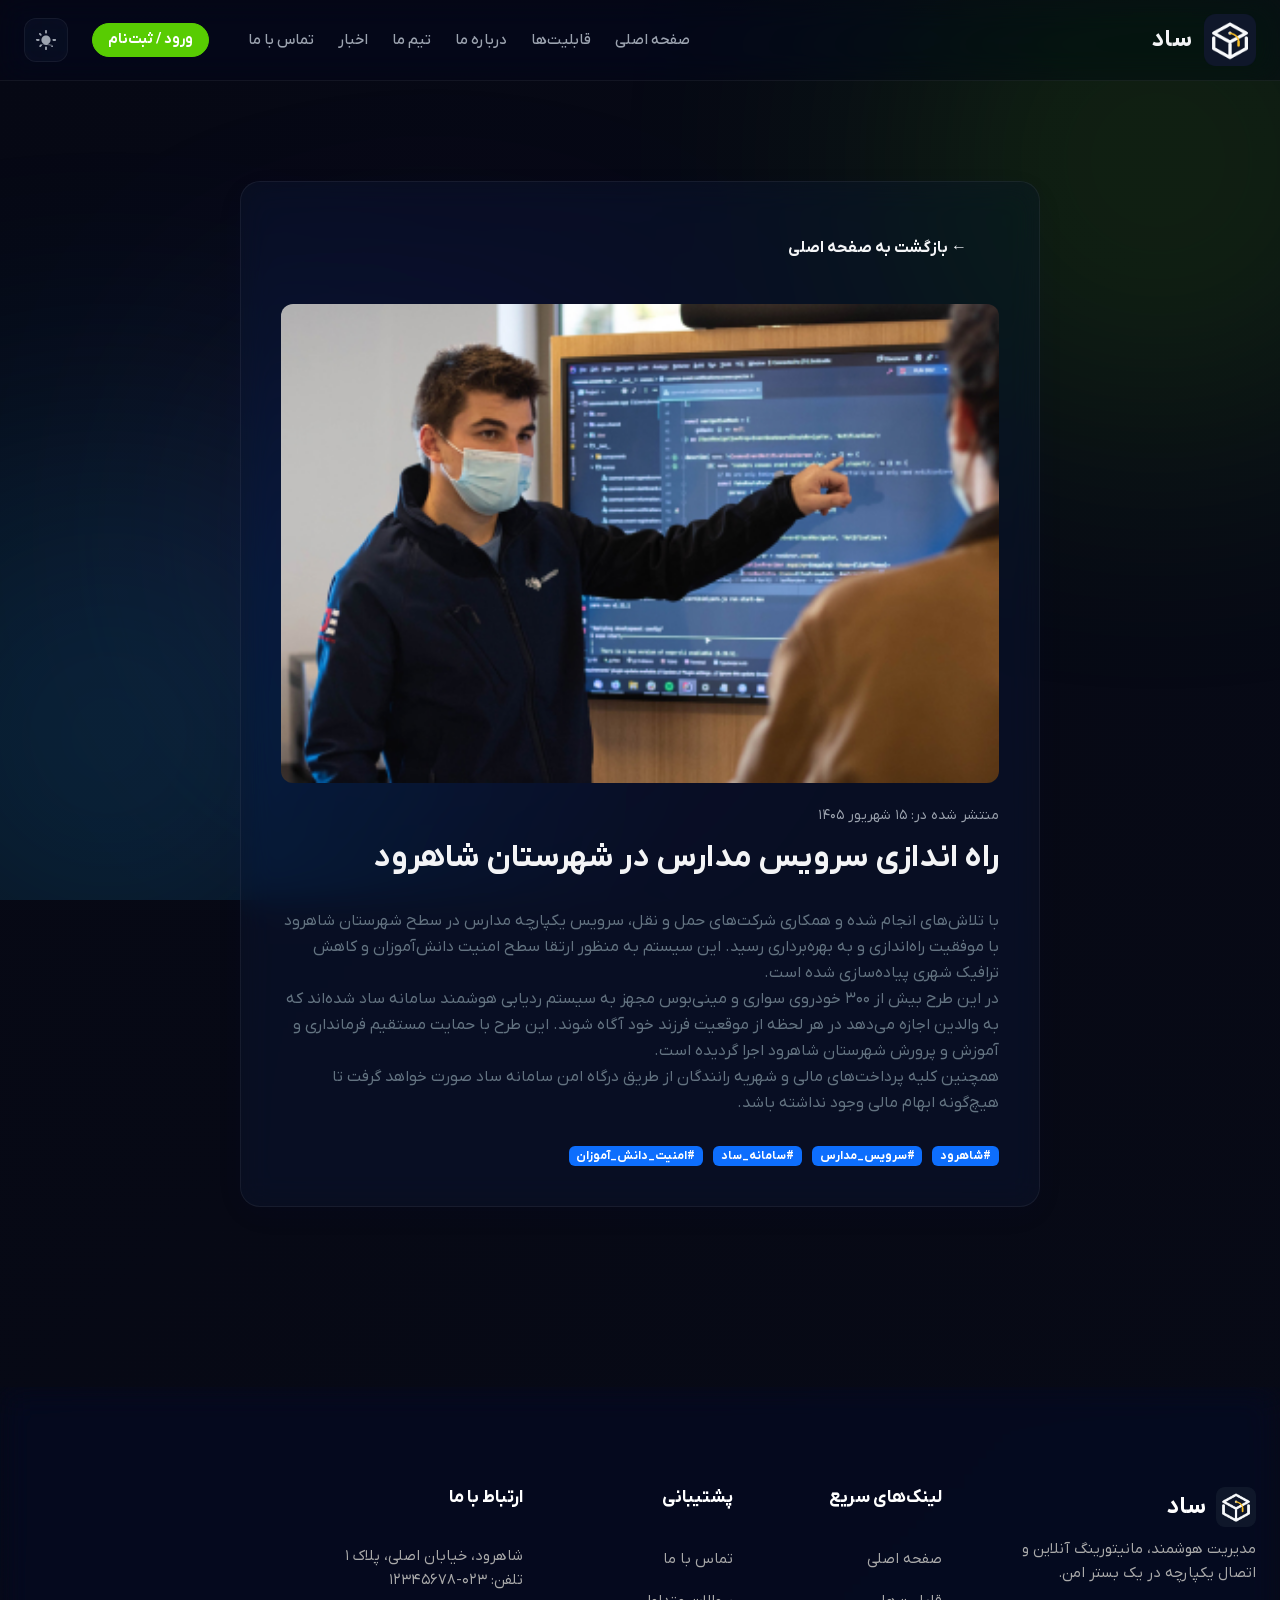
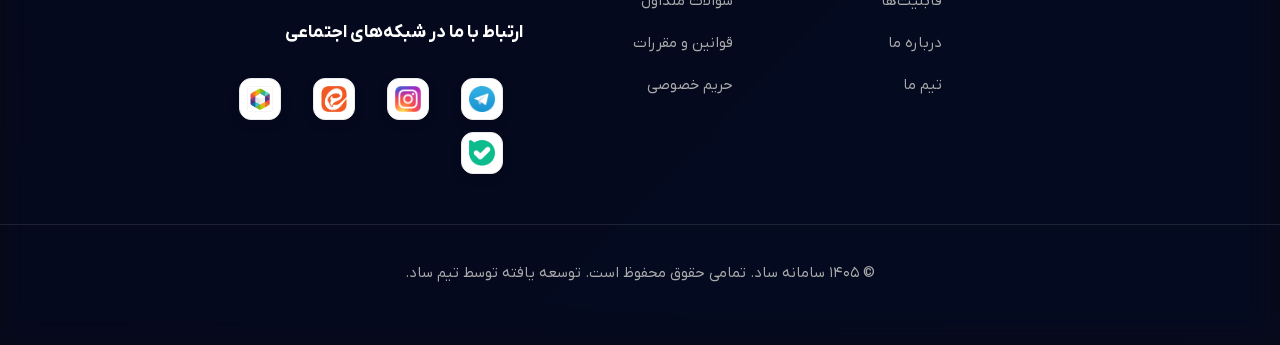
==== blog-1.html @ 8cd21bd6 "update" ====
<!DOCTYPE html>
<html lang="fa" dir="rtl">

<head>
    <meta charset="UTF-8">
    <meta name="viewport" content="width=device-width, initial-scale=1.0">
    <title>سامانه مدیریت حمل‌و‌نقل دانش‌آموزی (ساد)</title>
    
    <link rel="stylesheet" href="assets/css/bootstrap.rtl.min.css">
    <link rel="stylesheet" href="assets/css/animate.css">
    <link rel="stylesheet" href="assets/css/lineicons.css">
    <link rel="stylesheet" href="assets/css/ud-styles.css">
    <link rel="stylesheet" href="style.css?v=2.0.3">
    <style>
        /* Base RTL and alignment for UIdeck sections */
        .ud-about, .ud-team, .ud-blog-grids, .ud-contact, .ud-footer {
            direction: rtl;
            text-align: right;
        }
        
        /* Extra variables for light/dark theme adaptation */
        body.dark-theme { --invert-icon: 1; }
        body:not(.dark-theme) { --invert-icon: 0; --card-bg: #fff; --border: #dee2e6; }

        /* Scoped overrides to make UIdeck compatible with dark theme */
        body.dark-theme .ud-about, body.dark-theme .ud-team, body.dark-theme .ud-blog-grids, body.dark-theme .ud-contact, body.dark-theme .ud-footer {
            background-color: transparent !important;
            color: #fff !important;
        }
        body.dark-theme .ud-section-title h2, body.dark-theme .ud-feature-title, body.dark-theme .ud-widget-title, body.dark-theme .ud-banner-content h1, body.dark-theme .ud-contact-title h2, body.dark-theme .ud-contact-form-title {
            color: #fff !important;
        }
        body.dark-theme .ud-section-title p, body.dark-theme .ud-feature-desc, body.dark-theme .ud-widget-desc, body.dark-theme .ud-blog-desc {
            color: #aaa !important;
        }
        body.dark-theme .ud-single-team, body.dark-theme .ud-single-blog, body.dark-theme .ud-contact-form-wrapper {
            background-color: rgba(255, 255, 255, 0.05) !important;
            border: 1px solid rgba(255, 255, 255, 0.1);
            border-radius: 12px;
        }
        body.dark-theme .ud-team-info h5, body.dark-theme .ud-blog-title a, body.dark-theme .ud-info-meta h5 {
            color: #fff !important;
        }
        body.dark-theme .ud-team-info h6, body.dark-theme .ud-info-meta p {
            color: #ccc !important;
        }
        body.dark-theme .ud-contact-form input, body.dark-theme .ud-contact-form textarea {
            background-color: rgba(255, 255, 255, 0.05) !important;
            color: #fff !important;
            border: 1px solid rgba(255, 255, 255, 0.1) !important;
        }
        body.dark-theme .ud-contact-form label { color: #eee !important; }
        
        body.dark-theme .ud-footer-bottom { border-top: 1px solid rgba(255, 255, 255, 0.1) !important; background: transparent !important; }
        body.dark-theme .ud-footer-bottom p, body.dark-theme .ud-footer-bottom a { color: #aaa !important; }
        body.dark-theme .ud-widget-links li a { color: #aaa !important; }
        body.dark-theme .ud-widget-links li a:hover { color: #1cb0f6 !important; }
        
        
        /* Enhanced Contact Form Fixes - Native Theme Variables */
        .ud-contact-form-wrapper {
            background-color: var(--card-bg) !important;
            border: 1px solid var(--border) !important;
            backdrop-filter: var(--glass-blur);
            -webkit-backdrop-filter: var(--glass-blur);
        }
        .ud-contact-form input, .ud-contact-form textarea {
            background-color: rgba(0, 0, 0, 0.1) !important;
            color: var(--text) !important;
            border: 1px solid var(--border) !important;
        }
        body:not(.dark-theme) .ud-contact-form input, body:not(.dark-theme) .ud-contact-form textarea {
            background-color: rgba(255, 255, 255, 0.5) !important;
        }
        .ud-contact-form input:focus, .ud-contact-form textarea:focus {
            background-color: var(--card-bg) !important;
            border-color: var(--primary) !important;
            color: var(--text) !important;
        }
        .ud-contact-title span {
            color: var(--primary) !important;
        }

        /* Light mode specific fixes */
        body:not(.dark-theme) .ud-single-team, body:not(.dark-theme) .ud-single-blog, 
        body:not(.dark-theme) .ud-contact-form input, body:not(.dark-theme) .ud-contact-form textarea {
            background-color: #fff !important;
            color: #333 !important;
            border: 1px solid #ccc !important;
        }
        body:not(.dark-theme) .ud-contact-form label { color: #555 !important; }
        body:not(.dark-theme) .ud-contact-title h2 { color: #333 !important; }
        body:not(.dark-theme) .ud-section-title h2 { color: #333 !important; }
        body:not(.dark-theme) .ud-contact-form-title { color: #333 !important; }
        body:not(.dark-theme) .ud-info-meta h5 { color: #333 !important; }
        body:not(.dark-theme) .ud-info-meta p { color: #666 !important; }
        body:not(.dark-theme) .ud-footer { background-color: #f8f9fa !important; color: #333; }
        body:not(.dark-theme) .ud-widget-title { color: #333 !important; }
        body:not(.dark-theme) .ud-widget-desc { color: #666 !important; }
        body:not(.dark-theme) .ud-footer-logo h3 { color: #333 !important; }
        body:not(.dark-theme) .ud-footer-bottom { border-top: 1px solid #ddd !important; }
        body:not(.dark-theme) .ud-footer-bottom p { color: #666 !important; }
    
        /* Social Icons Universal Frame */
        .social-icon-box {
            display: flex;
            align-items: center;
            justify-content: center;
            width: 42px;
            height: 42px;
            background-color: #ffffff;
            border-radius: 12px;
            box-shadow: 0 4px 10px rgba(0,0,0,0.15);
            transition: transform 0.3s ease, box-shadow 0.3s ease;
            overflow: hidden;
            border: 1px solid #eaeaea;
        }
        .social-icon-box:hover {
            transform: translateY(-3px);
            box-shadow: 0 6px 15px rgba(0,0,0,0.25);
        }
        .social-icon-box img {
            width: 26px;
            height: 26px;
            object-fit: contain;
        }
</style>

</head>

<body class="dark-theme">

    <!-- Ambient colorful background blobs -->
    <div class="ambient-blobs">
        <div class="blob blob-1"></div>
        <div class="blob blob-2"></div>
        <div class="blob blob-3"></div>
    </div>

    <!-- Header & Navigation -->
    <header>
        <div class="container nav-wrapper">
            <div class="logo-section">
                <img src="images/logo.png" alt="لوگو سامانه ساد" class="site-logo">
                <div>
                    <div class="logo-title">ساد</div>
                </div>
            </div>
            <div class="nav-menu-wrapper">
                <nav>
                    <ul class="nav-menu">
                        <li><a href="index.html#hero">صفحه اصلی</a></li>
                        <li><a href="index.html#features">قابلیت‌ها</a></li>
                        <li><a href="index.html#about">درباره ما</a></li>
                        <li><a href="index.html#team">تیم ما</a></li>
                        <li><a href="index.html#blog">اخبار</a></li>
                        <li><a href="index.html#contact">تماس با ما</a></li>
                    </ul>
                </nav>
                
                <div class="auth-buttons" style="display: flex; gap: 10px; margin-right: 15px;">
                    <a href="http://p.sad.shahrood133.ir" class="btn btn-primary" style="padding: 5px 15px; font-size: 0.9em; border-radius: 20px;">ورود / ثبت‌نام</a>
                </div>

                <!-- Theme Toggle Switch -->
                <button id="theme-toggle" class="theme-toggle-btn" aria-label="تغییر پوسته">
                    <svg id="theme-icon" viewBox="0 0 24 24">
                        <path
                            d="M12 7c-2.76 0-5 2.24-5 5s2.24 5 5 5 5-2.24 5-5-2.24-5-5-5zM2 13h2c.55 0 1-.45 1-1s-.45-1-1-1H2c-.55 0-1 .45-1 1s.45 1 1 1zm18 0h2c.55 0 1-.45 1-1s-.45-1-1-1h-2c-.55 0-1 .45-1 1s.45 1 1 1zM11 2v2c0 .55.45 1 1 1s1-.45 1-1V2c0-.55-.45-1-1-1s-1 .45-1 1zm0 18v2c0 .55.45 1 1 1s1-.45 1-1v-2c0-.55-.45-1-1-1s-1 .45-1 1zM5.99 4.58c-.39-.39-1.03-.39-1.41 0s-.39 1.03 0 1.41l1.06 1.06c.39.39 1.03.39 1.41 0s.39-1.03 0-1.41L5.99 4.58zm12.37 12.37c-.39-.39-1.03-.39-1.41 0s-.39 1.03 0 1.41l1.06 1.06c.39.39 1.03.39 1.41 0s.39-1.03 0-1.41L5.99 16.95l-1.06 1.06c-.39.39-.39 1.03 0 1.41s1.03.39 1.41 0l1.06-1.06c.39-.39.39-1.03 0-1.41s-1.02-.39-1.41 0z" />
                    </svg>
                </button>
            </div>
        </div>
    </header>
    <section class="blog-details" style="padding: 100px 0;">
        <div class="container" style="max-width: 800px; margin: 0 auto; background: var(--card-bg); padding: 40px; border-radius: 20px; border: 1px solid var(--border); backdrop-filter: var(--glass-blur); box-shadow: var(--glass-shadow);">
            <div style="margin-bottom: 30px;">
                <a href="index.html" class="btn btn-sm btn-outline-secondary" style="color: var(--text); border-color: var(--border);">← بازگشت به صفحه اصلی</a>
            </div>
            <img src="assets/images/blog/blog-01.jpg" style="width: 100%; border-radius: 12px; margin-bottom: 20px;" alt="راه اندازی سرویس مدارس در شهرستان شاهرود">
            <p style="color: var(--text-muted); font-size: 14px; margin-bottom: 10px;">منتشر شده در: ۱۵ شهریور ۱۴۰۵</p>
            <h1 style="font-size: 32px; font-weight: bold; margin-bottom: 30px; color: var(--text);">راه اندازی سرویس مدارس در شهرستان شاهرود</h1>
            <div style="color: var(--text); line-height: 1.8; font-size: 16px;">
                
        <p>با تلاش‌های انجام شده و همکاری شرکت‌های حمل و نقل، سرویس یکپارچه مدارس در سطح شهرستان شاهرود با موفقیت راه‌اندازی و به بهره‌برداری رسید. این سیستم به منظور ارتقا سطح امنیت دانش‌آموزان و کاهش ترافیک شهری پیاده‌سازی شده است.</p>
        <p>در این طرح بیش از ۳۰۰ خودروی سواری و مینی‌بوس مجهز به سیستم ردیابی هوشمند سامانه ساد شده‌اند که به والدین اجازه می‌دهد در هر لحظه از موقعیت فرزند خود آگاه شوند. این طرح با حمایت مستقیم فرمانداری و آموزش و پرورش شهرستان شاهرود اجرا گردیده است.</p>
        <p>همچنین کلیه پرداخت‌های مالی و شهریه رانندگان از طریق درگاه امن سامانه ساد صورت خواهد گرفت تا هیچ‌گونه ابهام مالی وجود نداشته باشد.</p>
        <div style="margin-top:30px; display:flex; gap:10px; flex-wrap:wrap;">
            <span class="badge bg-primary">#شاهرود</span>
            <span class="badge bg-primary">#سرویس_مدارس</span>
            <span class="badge bg-primary">#سامانه_ساد</span>
            <span class="badge bg-primary">#امنیت_دانش_آموزان</span>
        </div>
        
            </div>
        </div>
    </section>
    <!-- ====== Footer Start ====== -->
    <footer class="ud-footer wow fadeInUp" data-wow-delay=".15s" style="margin-top: 80px;">
      <div class="ud-footer-widgets">
        <div class="container">
          <div class="row">
            <div class="col-xl-3 col-lg-4 col-md-6">
              <div class="ud-widget">
                <a href="index.html#hero" class="ud-footer-logo" style="display:flex; align-items:center; gap: 10px; text-decoration: none; color: #fff;">
                  <img src="images/logo.png" alt="logo" style="width: 40px;" />
                  <h3 style="margin:0; font-size: 24px; color: #fff;">ساد</h3>
                </a>
                <p class="ud-widget-desc">
                  مدیریت هوشمند، مانیتورینگ آنلاین و اتصال یکپارچه در یک بستر امن.
                </p>
              </div>
            </div>

            <div class="col-xl-2 col-lg-2 col-md-6 col-sm-6">
              <div class="ud-widget">
                <h5 class="ud-widget-title">لینک‌های سریع</h5>
                <ul class="ud-widget-links">
                  <li><a href="index.html#hero">صفحه اصلی</a></li>
                  <li><a href="index.html#features">قابلیت‌ها</a></li>
                  <li><a href="index.html#about">درباره ما</a></li>
                  <li><a href="index.html#team">تیم ما</a></li>
                </ul>
              </div>
            </div>
            
            <div class="col-xl-2 col-lg-3 col-md-6 col-sm-6">
              <div class="ud-widget">
                <h5 class="ud-widget-title">پشتیبانی</h5>
                <ul class="ud-widget-links">
                  <li><a href="index.html#contact">تماس با ما</a></li>
                  <li><a href="#">سوالات متداول</a></li>
                  <li><a href="#">قوانین و مقررات</a></li>
                  <li><a href="#">حریم خصوصی</a></li>
                </ul>
              </div>
            </div>

            <div class="col-xl-3 col-lg-6 col-md-8 col-sm-10">
              <div class="ud-widget">
                <h5 class="ud-widget-title">ارتباط با ما</h5>
                <p class="ud-widget-desc">
                  شاهرود، خیابان اصلی، پلاک ۱<br>
                  تلفن: ۰۲۳-۱۲۳۴۵۶۷۸
                </p>
              <div class="ud-widget">
                <h5 class="ud-widget-title">ارتباط با ما در شبکه‌های اجتماعی</h5>
                <ul class="ud-widget-socials" style="display:flex; gap:12px; list-style:none; padding:0; flex-wrap: wrap;">
                  <li><a href="https://t.me/sadservice_ir" target="_blank" title="تلگرام" class="social-icon-box">
                      <img src="assets/images/logo/telegram.png" alt="تلگرام">
                  </a></li>
                  <li><a href="https://instagram.com/sadservice_ir" target="_blank" title="اینستاگرام" class="social-icon-box">
                      <img src="assets/images/logo/instagram.png" alt="اینستاگرام">
                  </a></li>
                  <li><a href="https://eitaa.com/sadservice_ir" target="_blank" title="ایتا" class="social-icon-box">
                      <img src="assets/images/logo/eitaa.png" alt="ایتا">
                  </a></li>
                  <li><a href="https://rubika.ir/sadservice_ir" target="_blank" title="روبیکا" class="social-icon-box">
                      <img src="assets/images/logo/rubika.png" alt="روبیکا">
                  </a></li>
                  <li><a href="https://bale.ai/sadservice_ir" target="_blank" title="بله" class="social-icon-box">
                      <img src="assets/images/logo/bale.png" alt="بله">
                  </a></li>
                </ul>
              </div>

              </div>
            </div>
          </div>
        </div>
      </div>
      <div class="ud-footer-bottom">
        <div class="container">
          <div class="row">
            <div class="col-md-12 text-center">
              <p class="ud-footer-bottom-right" style="text-align: center;">
                © ۱۴۰۵ سامانه ساد. تمامی حقوق محفوظ است. توسعه یافته توسط تیم ساد.
              </p>
            </div>
          </div>
        </div>
      </div>
    </footer>
    <!-- ====== Footer End ====== -->


    <!-- Lightbox Modal -->
    <div class="lightbox" id="lightbox" onclick="closeLightbox()">
        <span class="lightbox-close">&times;</span>
        <img class="lightbox-content" id="lightbox-img" src="" alt="بزرگنمایی تصویر">
    </div>

    <!-- JavaScript code -->
    <script>
        // Dark/Light Theme Switching
        const themeToggle = document.getElementById('theme-toggle');

        const savedTheme = localStorage.getItem('theme');
        if (savedTheme === 'light') {
            document.body.classList.remove('dark-theme');
        } else {
            document.body.classList.add('dark-theme');
        }

        themeToggle.addEventListener('click', () => {
            document.body.classList.toggle('dark-theme');
            const currentTheme = document.body.classList.contains('dark-theme') ? 'dark' : 'light';
            localStorage.setItem('theme', currentTheme);
        });

        // 3D Parallax Mouse Move Animations for Mockups
        function initMouseTilt() {
            document.querySelectorAll('.browser-mockup, .phone-mockup').forEach(mockup => {
                mockup.addEventListener('mousemove', e => {
                    const rect = mockup.getBoundingClientRect();
                    const x = e.clientX - rect.left;
                    const y = e.clientY - rect.top;
                    const centerX = rect.width / 2;
                    const centerY = rect.height / 2;
                    const rotateX = ((centerY - y) / centerY) * 10;
                    const rotateY = ((x - centerX) / centerX) * 10;

                    mockup.style.transform = `perspective(1000px) rotateX(${rotateX}deg) rotateY(${rotateY}deg) scale3d(1.02, 1.02, 1.02)`;
                    mockup.style.transition = 'transform 0.05s ease';
                });

                mockup.addEventListener('mouseleave', () => {
                    mockup.style.transform = 'perspective(1000px) rotateX(0deg) rotateY(0deg) scale3d(1, 1, 1)';
                    mockup.style.transition = 'transform 0.5s ease';
                });
            });
        }

        // Lightbox Functions
        function openLightbox(mockupWrapper) {
            const activeImg = mockupWrapper.querySelector('.slide-img.active');
            if (!activeImg) return;

            const lightbox = document.getElementById('lightbox');
            const lightboxImg = document.getElementById('lightbox-img');
            lightboxImg.src = activeImg.src;
            lightbox.style.display = 'flex';
        }

        function closeLightbox() {
            document.getElementById('lightbox').style.display = 'none';
        }

        // Typing animation for hero header
        function initTypingAnimation() {
            const textElement = document.getElementById('typing-text');
            if (!textElement) return;

            const words = ["سامانه ساد", "برنامه‌ریزی هوشمند", "امنیت تضمین شده", "مانیتورینگ لحظه‌ای"];
            let wordIndex = 0;
            let charIndex = 0;
            let isDeleting = false;
            let typingSpeed = 150;

            function type() {
                const currentWord = words[wordIndex];
                if (isDeleting) {
                    textElement.textContent = currentWord.substring(0, charIndex - 1);
                    charIndex--;
                    typingSpeed = 75;
                } else {
                    textElement.textContent = currentWord.substring(0, charIndex + 1);
                    charIndex++;
                    typingSpeed = 150;
                }

                if (!isDeleting && charIndex === currentWord.length) {
                    isDeleting = true;
                    typingSpeed = 2000;
                } else if (isDeleting && charIndex === 0) {
                    isDeleting = false;
                    wordIndex = (wordIndex + 1) % words.length;
                    typingSpeed = 500;
                }

                setTimeout(type, typingSpeed);
            }

            type();
        }

        // Interactive City Network canvas on Hero background
        function initConstellation() {
            const canvas = document.getElementById('constellation-canvas');
            if (!canvas) return;
            const ctx = canvas.getContext('2d');

            let width = canvas.width = canvas.offsetWidth;
            let height = canvas.height = canvas.offsetHeight;

            window.addEventListener('resize', () => {
                width = canvas.width = canvas.offsetWidth;
                height = canvas.height = canvas.offsetHeight;
            });

            const particles = [];
            let mouse = { x: null, y: null, active: false };
            const heroSection = document.getElementById('hero');

            heroSection.addEventListener('mousemove', (e) => {
                const rect = canvas.getBoundingClientRect();
                mouse.x = e.clientX - rect.left;
                mouse.y = e.clientY - rect.top;
                mouse.active = true;
            });
            heroSection.addEventListener('mouseleave', () => {
                mouse.active = false;
            });

            // Create a denser node network (140 nodes to simulate a complex city route map)
            const particleCount = 140;
            for (let i = 0; i < particleCount; i++) {
                particles.push({
                    x: Math.random() * width,
                    y: Math.random() * height,
                    vx: (Math.random() - 0.5) * 0.35,
                    vy: (Math.random() - 0.5) * 0.35,
                    radius: Math.random() * 2.5 + 1.2,
                    pulseDelay: Math.random() * 100
                });
            }

            // Glowing signal pulse particles traveling along connected lines
            const pulses = [];

            function animate() {
                ctx.clearRect(0, 0, width, height);
                const isDark = document.body.classList.contains('dark-theme');
                const lineColor = isDark ? 'rgba(255, 255, 255, 0.05)' : 'rgba(0, 0, 0, 0.04)';
                const mouseLineColor = isDark ? 'rgba(28, 176, 246, 0.22)' : 'rgba(28, 176, 246, 0.12)';

                // Draw nodes with gentle twinkling breathing opacity
                particles.forEach(p => {
                    p.x += p.vx;
                    p.y += p.vy;

                    if (p.x < 0 || p.x > width) p.vx *= -1;
                    if (p.y < 0 || p.y > height) p.vy *= -1;

                    ctx.beginPath();
                    ctx.arc(p.x, p.y, p.radius, 0, Math.PI * 2);

                    // Modulate opacity using sine wave based on time and individual pulseDelay
                    const baseAlpha = isDark ? 0.22 : 0.09;
                    const alpha = baseAlpha * (Math.sin(Date.now() * 0.0012 + p.pulseDelay) * 0.6 + 0.6);
                    ctx.fillStyle = isDark ? `rgba(243, 244, 246, ${alpha})` : `rgba(15, 23, 42, ${alpha})`;
                    ctx.fill();
                });

                // Draw city map connections
                const connections = [];
                for (let i = 0; i < particles.length; i++) {
                    const p1 = particles[i];
                    for (let j = i + 1; j < particles.length; j++) {
                        const p2 = particles[j];
                        const dx = p1.x - p2.x;
                        const dy = p1.y - p2.y;
                        const dist = Math.sqrt(dx * dx + dy * dy);

                        if (dist < 100) {
                            ctx.beginPath();
                            ctx.moveTo(p1.x, p1.y);
                            ctx.lineTo(p2.x, p2.y);
                            ctx.strokeStyle = lineColor;
                            ctx.lineWidth = (1 - dist / 100) * 1.0;
                            ctx.stroke();
                            connections.push({ from: p1, to: p2 });
                        }
                    }

                    if (mouse.active) {
                        const dx = p1.x - mouse.x;
                        const dy = p1.y - mouse.y;
                        const dist = Math.sqrt(dx * dx + dy * dy);

                        if (dist < 165) {
                            ctx.beginPath();
                            ctx.moveTo(p1.x, p1.y);
                            ctx.lineTo(mouse.x, mouse.y);
                            ctx.strokeStyle = mouseLineColor;
                            ctx.lineWidth = (1 - dist / 165) * 1.5;
                            ctx.stroke();
                        }
                    }
                }

                // Periodically spawn glowing signals traveling from one node to another
                if (connections.length > 0 && Math.random() < 0.15 && pulses.length < 25) {
                    const conn = connections[Math.floor(Math.random() * connections.length)];
                    pulses.push({
                        from: conn.from,
                        to: conn.to,
                        progress: 0,
                        speed: Math.random() * 0.02 + 0.015,
                        color: Math.random() < 0.5 ? '#58cc02' : '#1cb0f6'
                    });
                }

                // Draw glowing pulses (representing transit travel / signals)
                for (let i = pulses.length - 1; i >= 0; i--) {
                    const p = pulses[i];
                    p.progress += p.speed;
                    if (p.progress >= 1) {
                        pulses.splice(i, 1);
                        continue;
                    }

                    const x = p.from.x + (p.to.x - p.from.x) * p.progress;
                    const y = p.from.y + (p.to.y - p.from.y) * p.progress;

                    // Draw glow pulse
                    ctx.beginPath();
                    ctx.arc(x, y, 3.5, 0, Math.PI * 2);
                    ctx.fillStyle = p.color;
                    ctx.shadowBlur = 10;
                    ctx.shadowColor = p.color;
                    ctx.fill();
                    ctx.shadowBlur = 0; // reset
                }

                requestAnimationFrame(animate);
            }
            animate();
        }

        
        // Contact Form Submission
        const contactForm = document.getElementById('contactForm');
        if (contactForm) {
            contactForm.addEventListener('submit', function(e) {
                e.preventDefault();
                const btn = document.getElementById('submitBtn');
                const status = document.getElementById('formStatus');
                btn.disabled = true;
                btn.innerText = 'در حال ارسال...';
                
                const data = {
                    name: document.getElementById('fullName').value,
                    phone_number: document.getElementById('phone').value,
                    message: document.getElementById('message').value
                };

                fetch('/api/public/contact/', { // Adjust URL based on environment
                    method: 'POST',
                    headers: {
                        'Content-Type': 'application/json',
                    },
                    body: JSON.stringify(data)
                })
                .then(response => {
                    if(response.ok) {
                        return response.json();
                    }
                    throw new Error('خطا در ارسال پیام');
                })
                .then(data => {
                    status.style.color = '#58cc02';
                    status.innerText = 'پیام شما با موفقیت ارسال شد.';
                    contactForm.reset();
                })
                .catch(err => {
                    status.style.color = '#ff4b4b';
                    status.innerText = 'متاسفانه در ارسال پیام خطایی رخ داد.';
                })
                .finally(() => {
                    btn.disabled = false;
                    btn.innerText = 'ارسال پیام';
                    setTimeout(() => { status.innerText = ''; }, 5000);
                });
            });
        }

        // Dynamic auto-discovery of screenshots (image1, image2...) to support adding images later
        const roleScreenshots = {
            organization: [],
            company: [],
            driver: [],
            parent: []
        };

        const activeSlides = { organization: 0, company: 0, driver: 0, parent: 0 };
        const slideIntervals = {};

        function discoverScreenshots(role, callback) {
            const list = [];
            let idx = 1;
            const maxSearch = 25;

            const folder = {
                organization: "org",
                company: "company",
                driver: "driver",
                parent: "parent"
            }[role];

            function checkNext() {
                if (idx > maxSearch) {
                    callback(list);
                    return;
                }

                const img = new Image();
                img.src = `images/${folder}/image${idx}.png?v=2.0.2`;

                img.onload = () => {
                    list.push(img.src);
                    idx++;
                    checkNext();
                };

                img.onerror = () => {
                    // Try JPG if PNG fails
                    const imgJpg = new Image();
                    imgJpg.src = `images/${folder}/image${idx}.jpg?v=2.0.2`;

                    imgJpg.onload = () => {
                        list.push(imgJpg.src);
                        idx++;
                        checkNext();
                    };

                    imgJpg.onerror = () => {
                        // Stop discovery, run callback
                        callback(list);
                    };
                };
            }
            checkNext();
        }

        function setupSlideshow(role) {
            const slidesContainer = document.getElementById(`slides-${role}`);
            const dotsContainer = document.getElementById(`dots-${role}`);
            if (!slidesContainer || !dotsContainer) return;

            const screenshots = roleScreenshots[role];
            if (screenshots.length === 0) return;

            // Render Slides
            slidesContainer.innerHTML = '';
            screenshots.forEach((src, idx) => {
                const img = document.createElement('img');
                img.className = `slide-img ${idx === 0 ? 'active' : ''}`;
                img.src = src;
                img.alt = `${role} screenshot ${idx + 1}`;
                slidesContainer.appendChild(img);
            });

            // Render Dots
            dotsContainer.innerHTML = '';
            screenshots.forEach((_, idx) => {
                const dot = document.createElement('span');
                dot.className = `dot ${idx === 0 ? 'active' : ''}`;
                dot.onclick = (e) => {
                    e.stopPropagation();
                    goToSlide(role, idx);
                };
                dotsContainer.appendChild(dot);
            });

            // Clear previous interval if any
            if (slideIntervals[role]) clearInterval(slideIntervals[role]);

            // Auto Interval
            slideIntervals[role] = setInterval(() => {
                const nextIndex = (activeSlides[role] + 1) % screenshots.length;
                goToSlide(role, nextIndex);
            }, 4000);
        }

        function goToSlide(role, index) {
            activeSlides[role] = index;
            const slidesContainer = document.getElementById(`slides-${role}`);
            const dotsContainer = document.getElementById(`dots-${role}`);
            if (!slidesContainer || !dotsContainer) return;

            const imgs = slidesContainer.querySelectorAll('.slide-img');
            imgs.forEach((img, i) => {
                img.classList.toggle('active', i === index);
            });

            const dots = dotsContainer.querySelectorAll('.dot');
            dots.forEach((dot, i) => {
                dot.classList.toggle('active', i === index);
            });
        }

        // Initialize features on page load
        window.addEventListener('DOMContentLoaded', () => {
            initMouseTilt();
            initTypingAnimation();
            initConstellation();

            // Discover screenshots dynamically for all 4 roles
            const roles = ['organization', 'company', 'driver', 'parent'];
            roles.forEach(role => {
                discoverScreenshots(role, (list) => {
                    roleScreenshots[role] = list;
                    setupSlideshow(role);
                });
            });
        });
    </script>

    


    

    <script src="assets/js/bootstrap.bundle.min.js"></script>
</body>

</html>
---- assets/css/ud-styles.css ----
/* =======

	Template Name: Play Bootstrap
	Author: UIdeck
	Author URI: https://uideck.com/
	Support: https://github.com/uideck/
	Version: 1.0

======== */
/*===========================
  COMMON css 
===========================*/
@import url("https://fonts.googleapis.com/css2?family=Inter:wght@200;300;400;500;600;700;800;900&display=swap");
:root {
  --font: "Inter", sans-serif;
  --body-color: #637381;
  --heading-color: #212b36;
  --primary-color: #3056d3;
  --white: #ffffff;
}

body {
  font-family: var(--font);
  font-weight: normal;
  font-style: normal;
  color: var(--body-color);
  overflow-x: hidden;
}

* {
  margin: 0;
  padding: 0;
  -webkit-box-sizing: border-box;
  box-sizing: border-box;
}

img {
  max-width: 100%;
}

a,
button,
input,
textarea {
  -webkit-transition: all 0.3s ease-out 0s;
  transition: all 0.3s ease-out 0s;
}

a,
a:focus,
input:focus,
textarea:focus,
button:focus,
.navbar-toggler:focus {
  text-decoration: none;
  outline: none;
  -webkit-box-shadow: none;
          box-shadow: none;
}

a:focus,
a:hover {
  text-decoration: none;
}

i,
span,
a {
  display: inline-block;
}

audio,
canvas,
iframe,
img,
svg,
video {
  vertical-align: middle;
}

h1,
h2,
h3,
h4,
h5,
h6 {
  font-weight: 700;
  color: var(--heading-color);
  margin: 0px;
}

h1 {
  font-size: 48px;
}

h2 {
  font-size: 36px;
}

h3 {
  font-size: 28px;
}

h4 {
  font-size: 22px;
}

h5 {
  font-size: 18px;
}

h6 {
  font-size: 16px;
}

ul,
ol {
  margin: 0px;
  padding: 0px;
  list-style-type: none;
}

p {
  font-size: 16px;
  font-weight: 400;
  line-height: 26px;
  color: var(--body-color);
  margin: 0px;
}

.bg_cover {
  background-position: center center;
  background-size: cover;
  background-repeat: no-repeat;
  width: 100%;
  height: 100%;
}

/*===== All Button Style =====*/
.ud-main-btn {
  display: inline-block;
  text-align: center;
  white-space: nowrap;
  vertical-align: middle;
  font-weight: 500;
  font-size: 16px;
  border-radius: 5px;
  padding: 15px 25px;
  border: 1px solid transparent;
  color: var(--white);
  cursor: pointer;
  z-index: 5;
  -webkit-transition: all 0.4s ease-out 0s;
  transition: all 0.4s ease-out 0s;
  background: var(--primary-color);
}

.ud-main-btn:hover {
  color: var(--white);
  background: var(--heading-color);
}

@media (max-width: 767px) {
  .container {
    padding-left: 40px;
    padding-right: 40px;
  }
}

@media only screen and (min-width: 576px) and (max-width: 767px) {
  .container {
    padding-left: 20px;
    padding-right: 20px;
  }
}

.back-to-top {
  width: 40px;
  height: 40px;
  line-height: 40px;
  background: var(--primary-color);
  -webkit-box-shadow: 0px 0px 5px rgba(0, 0, 0, 0.2);
          box-shadow: 0px 0px 5px rgba(0, 0, 0, 0.2);
  text-align: center;
  -webkit-box-pack: center;
      -ms-flex-pack: center;
          justify-content: center;
  -webkit-box-align: center;
      -ms-flex-align: center;
          align-items: center;
  border-radius: 5px;
  position: fixed;
  right: 30px;
  bottom: 30px;
  z-index: 99;
  color: var(--white);
}

.back-to-top:hover {
  color: var(--white);
  background: var(--heading-color);
}

/* ===== Header CSS ===== */
.ud-header {
  position: absolute;
  top: 0;
  left: 0;
  width: 100%;
  z-index: 99;
  -webkit-transition: all 0.3s ease-out 0s;
  transition: all 0.3s ease-out 0s;
}

.sticky {
  position: fixed;
  z-index: 99;
  background-color: rgba(255, 255, 255, 0.8);
  -webkit-backdrop-filter: blur(5px);
          backdrop-filter: blur(5px);
  -webkit-box-shadow: inset 0 -1px 0 0 rgba(0, 0, 0, 0.1);
  box-shadow: inset 0 -1px 0 0 rgba(0, 0, 0, 0.1);
  -webkit-transition: all 0.3s ease-out 0s;
  transition: all 0.3s ease-out 0s;
}

.sticky .navbar {
  padding: 0;
}

.navbar {
  padding: 0px 0;
  border-radius: 5px;
  position: relative;
  -webkit-transition: all 0.3s ease-out 0s;
  transition: all 0.3s ease-out 0s;
}

.navbar-brand {
  padding: 0;
}

@media only screen and (min-width: 768px) and (max-width: 991px), (max-width: 767px) {
  .navbar-brand {
    padding: 5px 0px;
  }
}

.navbar-brand img {
  max-width: 160px;
}

.navbar-toggler {
  padding: 0;
}

.navbar-toggler .toggler-icon {
  width: 30px;
  height: 2px;
  background-color: var(--white);
  display: block;
  margin: 5px 0;
  position: relative;
  -webkit-transition: all 0.3s ease-out 0s;
  transition: all 0.3s ease-out 0s;
}

.navbar-toggler.active .toggler-icon:nth-of-type(1) {
  -webkit-transform: rotate(45deg);
  transform: rotate(45deg);
  top: 7px;
}

.navbar-toggler.active .toggler-icon:nth-of-type(2) {
  opacity: 0;
}

.navbar-toggler.active .toggler-icon:nth-of-type(3) {
  -webkit-transform: rotate(135deg);
  transform: rotate(135deg);
  top: -7px;
}

@media only screen and (min-width: 768px) and (max-width: 991px), (max-width: 767px) {
  .navbar-collapse {
    position: absolute;
    top: 100%;
    right: 0;
    max-width: 300px;
    width: 100%;
    background-color: var(--white);
    z-index: 9;
    -webkit-box-shadow: 0px 15px 20px 0px rgba(0, 0, 0, 0.1);
    box-shadow: 0px 15px 20px 0px rgba(0, 0, 0, 0.1);
    padding: 0px;
    display: none;
    border-radius: 5px;
  }
  .navbar-collapse.show {
    display: block;
  }
}

@media only screen and (min-width: 768px) and (max-width: 991px), (max-width: 767px) {
  .navbar-nav {
    padding: 20px 30px;
  }
}

.navbar-nav .nav-item {
  position: relative;
  padding: 0px 20px;
}

@media only screen and (min-width: 992px) and (max-width: 1199px) {
  .navbar-nav .nav-item {
    padding: 0px 12px;
  }
}

@media only screen and (min-width: 768px) and (max-width: 991px), (max-width: 767px) {
  .navbar-nav .nav-item {
    padding: 0px;
  }
}

.navbar-nav .nav-item > a {
  font-size: 16px;
  font-weight: 400;
  color: var(--white);
  -webkit-transition: all 0.3s ease-out 0s;
  transition: all 0.3s ease-out 0s;
  padding: 25px 8px;
  position: relative;
}

@media only screen and (min-width: 768px) and (max-width: 991px), (max-width: 767px) {
  .navbar-nav .nav-item > a {
    display: block;
    padding: 8px 0;
    color: var(--heading-color);
  }
}

.navbar-nav .nav-item > a:hover, .navbar-nav .nav-item > a.active {
  color: var(--white);
  opacity: 0.5;
}

@media only screen and (min-width: 768px) and (max-width: 991px), (max-width: 767px) {
  .navbar-nav .nav-item > a:hover, .navbar-nav .nav-item > a.active {
    color: var(--primary-color);
    opacity: 1;
  }
}

.navbar-nav .nav-item .ud-submenu {
  position: absolute;
  width: 250px;
  background: var(--white);
  top: 110%;
  padding: 20px 30px;
  -webkit-box-shadow: 0 15px 44px rgba(140, 140, 140, 0.18);
          box-shadow: 0 15px 44px rgba(140, 140, 140, 0.18);
  border-radius: 5px;
  opacity: 0;
  visibility: hidden;
  -webkit-transition: all 0.3s ease-out 0s;
  transition: all 0.3s ease-out 0s;
}

@media only screen and (min-width: 768px) and (max-width: 991px), (max-width: 767px) {
  .navbar-nav .nav-item .ud-submenu {
    position: static;
    -webkit-box-shadow: none;
            box-shadow: none;
    width: 100%;
    padding: 0px;
    opacity: 1;
    visibility: visible;
    display: none;
  }
}

.navbar-nav .nav-item .ud-submenu.show {
  display: block;
}

.navbar-nav .nav-item .ud-submenu .ud-submenu-link {
  padding: 7px 0;
  color: var(--heading-color);
  font-size: 14px;
}

.navbar-nav .nav-item .ud-submenu .ud-submenu-link:hover {
  color: var(--primary-color);
}

.navbar-nav .nav-item:hover > a {
  color: var(--white);
  opacity: 0.5;
}

@media only screen and (min-width: 768px) and (max-width: 991px), (max-width: 767px) {
  .navbar-nav .nav-item:hover > a {
    color: var(--primary-color);
    opacity: 1;
  }
}

.navbar-nav .nav-item:hover > .ud-submenu {
  opacity: 1;
  visibility: visible;
  top: 100%;
}

.navbar-nav .nav-item.nav-item-has-children > a {
  position: relative;
}

.navbar-nav .nav-item.nav-item-has-children > a::after {
  content: "";
  -webkit-box-sizing: border-box;
          box-sizing: border-box;
  position: absolute;
  width: 10px;
  height: 10px;
  border-bottom: 2px solid;
  border-right: 2px solid;
  -webkit-transform: rotate(45deg) translateY(-50%);
          transform: rotate(45deg) translateY(-50%);
  right: -15px;
  top: 50%;
  margin-top: -2px;
}

@media only screen and (min-width: 768px) and (max-width: 991px), (max-width: 767px) {
  .navbar-nav .nav-item.nav-item-has-children > a::after {
    right: 5px;
  }
}

@media only screen and (min-width: 768px) and (max-width: 991px), (max-width: 767px) {
  .navbar-btn {
    position: absolute;
    top: 50%;
    right: 50px;
    -webkit-transform: translateY(-50%);
    transform: translateY(-50%);
  }
}

.navbar-btn .ud-main-btn {
  padding: 8px 16px;
  background: transparent;
}

.navbar-btn .ud-login-btn:hover {
  opacity: 0.5;
}

.navbar-btn .ud-white-btn {
  background: rgba(255, 255, 255, 0.2);
}

.navbar-btn .ud-white-btn:hover {
  background: white;
  color: var(--heading-color);
}

.sticky .navbar-toggler .toggler-icon {
  background-color: var(--heading-color);
}

.sticky .navbar-nav .nav-item:hover > a {
  color: var(--primary-color);
  opacity: 1;
}

.sticky .navbar-nav .nav-item a {
  color: var(--heading-color);
}

.sticky .navbar-nav .nav-item a.active, .sticky .navbar-nav .nav-item a:hover {
  color: var(--primary-color);
  opacity: 1;
}

.sticky .navbar-btn .ud-main-btn.ud-login-btn {
  color: var(--heading-color);
}

.sticky .navbar-btn .ud-main-btn.ud-login-btn:hover {
  color: var(--primary-color);
  opacity: 1;
}

.sticky .navbar-btn .ud-white-btn {
  background: var(--primary-color);
  color: var(--white);
}

.sticky .navbar-btn .ud-white-btn:hover {
  background: var(--heading-color);
}

/* ===== Hero CSS ===== */
.ud-hero {
  background: var(--primary-color);
  padding-top: 180px;
}

@media only screen and (min-width: 768px) and (max-width: 991px) {
  .ud-hero {
    padding-top: 160px;
  }
}

@media (max-width: 767px) {
  .ud-hero {
    padding-top: 130px;
  }
}

.ud-hero-content {
  max-width: 780px;
  margin: auto;
  margin-bottom: 30px;
}

.ud-hero-content .ud-hero-title {
  color: var(--white);
  font-weight: 700;
  font-size: 45px;
  line-height: 60px;
  text-align: center;
  margin-bottom: 30px;
}

@media only screen and (min-width: 768px) and (max-width: 991px) {
  .ud-hero-content .ud-hero-title {
    font-size: 38px;
    line-height: 50px;
  }
}

@media (max-width: 767px) {
  .ud-hero-content .ud-hero-title {
    font-size: 26px;
    line-height: 38px;
  }
}

.ud-hero-content .ud-hero-desc {
  font-weight: normal;
  font-size: 20px;
  line-height: 35px;
  text-align: center;
  color: var(--white);
  opacity: 0.8;
  max-width: 600px;
  margin: auto;
  margin-bottom: 30px;
}

@media (max-width: 767px) {
  .ud-hero-content .ud-hero-desc {
    font-size: 16px;
    line-height: 30px;
  }
}

.ud-hero-buttons {
  display: -webkit-box;
  display: -ms-flexbox;
  display: flex;
  -webkit-box-align: center;
      -ms-flex-align: center;
          align-items: center;
  -webkit-box-pack: center;
      -ms-flex-pack: center;
          justify-content: center;
}

.ud-hero-buttons .ud-main-btn {
  margin: 8px;
}

@media (max-width: 767px) {
  .ud-hero-buttons .ud-main-btn {
    margin: 5px;
  }
}

@media (max-width: 767px) {
  .ud-hero-buttons .ud-main-btn {
    padding: 12px 16px;
  }
}

.ud-hero-buttons .ud-white-btn {
  background: var(--white);
  color: var(--heading-color);
}

.ud-hero-buttons .ud-white-btn:hover {
  -webkit-box-shadow: 0px 0px 25px rgba(0, 0, 0, 0.2);
          box-shadow: 0px 0px 25px rgba(0, 0, 0, 0.2);
  background: #fefefe;
  color: var(--primary-color);
}

.ud-hero-buttons .ud-link-btn:hover {
  color: var(--white);
  background: transparent;
  opacity: 0.5;
}

.ud-hero-brands-wrapper {
  text-align: center;
  margin-bottom: 40px;
}

.ud-hero-brands-wrapper img {
  -webkit-transition: all 0.3s;
  transition: all 0.3s;
  opacity: 0.5;
  max-width: 250px;
}

.ud-hero-brands-wrapper img:hover {
  opacity: 1;
}

.ud-hero-image {
  max-width: 845px;
  margin: auto;
  text-align: center;
  position: relative;
  z-index: 1;
}

.ud-hero-image img {
  max-width: 100%;
  text-align: center;
}

.ud-hero-image .shape {
  position: absolute;
  z-index: -1;
}

.ud-hero-image .shape.shape-1 {
  bottom: 0;
  left: -30px;
}

.ud-hero-image .shape.shape-2 {
  top: -20px;
  right: -20px;
}

/* ===== Features CSS ===== */
.ud-features {
  padding-top: 120px;
  padding-bottom: 90px;
}

@media (max-width: 767px) {
  .ud-features {
    padding-top: 80px;
    padding-bottom: 40px;
  }
}

.ud-section-title {
  max-width: 620px;
  margin-bottom: 70px;
}

.ud-section-title span {
  font-weight: 600;
  font-size: 18px;
  color: var(--primary-color);
  margin-bottom: 10px;
}

.ud-section-title h2 {
  font-weight: 700;
  font-size: 42px;
  line-height: 55px;
  text-transform: capitalize;
  color: var(--heading-color);
  margin-bottom: 20px;
}

.ud-section-title p {
  font-size: 20px;
  line-height: 30px;
}

@media (max-width: 767px) {
  .ud-section-title p {
    font-size: 16px;
    line-height: 26px;
  }
}

.ud-single-feature {
  margin-bottom: 40px;
}

.ud-single-feature:hover .ud-feature-icon::before {
  -webkit-transform: rotate(45deg);
  transform: rotate(45deg);
}

.ud-single-feature .ud-feature-icon {
  width: 70px;
  height: 70px;
  display: -webkit-box;
  display: -ms-flexbox;
  display: flex;
  -webkit-box-align: center;
      -ms-flex-align: center;
          align-items: center;
  -webkit-box-pack: center;
      -ms-flex-pack: center;
          justify-content: center;
  border-radius: 14px;
  background: var(--primary-color);
  font-size: 32px;
  color: var(--white);
  position: relative;
  z-index: 1;
  text-align: center;
  margin-bottom: 40px;
}

.ud-single-feature .ud-feature-icon::before {
  content: "";
  position: absolute;
  width: 100%;
  height: 100%;
  top: 0;
  left: 0;
  border-radius: 14px;
  background: var(--primary-color);
  opacity: 0.2;
  z-index: -1;
  -webkit-transform: rotate(23deg);
  transform: rotate(23deg);
  -webkit-transition: all 0.3s ease-out 0s;
  transition: all 0.3s ease-out 0s;
}

.ud-single-feature .ud-feature-title {
  font-weight: 700;
  font-size: 20px;
  line-height: 28px;
  margin-bottom: 12px;
}

@media only screen and (min-width: 992px) and (max-width: 1199px) {
  .ud-single-feature .ud-feature-title {
    font-size: 18px;
    line-height: 26px;
  }
}

.ud-single-feature .ud-feature-desc {
  font-size: 16px;
  line-height: 24px;
  margin-bottom: 40px;
}

.ud-single-feature .ud-feature-link {
  font-weight: 500;
  color: var(--body-color);
}

.ud-single-feature .ud-feature-link:hover {
  color: var(--primary-color);
}

/* ===== About CSS ===== */
.ud-about {
  background: #f3f4fe;
  padding: 120px 0;
}

@media (max-width: 767px) {
  .ud-about {
    padding: 80px 0;
  }
}

.ud-about-wrapper {
  background: var(--white);
  border: 1px solid rgba(0, 0, 0, 0.08);
  display: -webkit-box;
  display: -ms-flexbox;
  display: flex;
  -webkit-box-pack: justify;
      -ms-flex-pack: justify;
          justify-content: space-between;
}

@media only screen and (min-width: 768px) and (max-width: 991px), (max-width: 767px) {
  .ud-about-wrapper {
    display: block;
  }
}

.ud-about-content-wrapper {
  padding: 70px;
}

@media (max-width: 767px) {
  .ud-about-content-wrapper {
    padding: 50px 30px;
  }
}

@media only screen and (min-width: 576px) and (max-width: 767px) {
  .ud-about-content-wrapper {
    padding: 50px;
  }
}

.ud-about-content {
  max-width: 500px;
}

.ud-about-content .tag {
  font-weight: 500;
  font-size: 14px;
  color: var(--white);
  background: var(--primary-color);
  padding: 5px 20px;
  display: inline-block;
  margin-bottom: 20px;
}

.ud-about-content h2 {
  font-weight: bold;
  font-size: 36px;
  line-height: 45px;
  margin-bottom: 30px;
}

@media (max-width: 767px) {
  .ud-about-content h2 {
    font-size: 26px;
    line-height: 38px;
  }
}

.ud-about-content p {
  font-size: 16px;
  line-height: 28px;
  margin-bottom: 40px;
}

.ud-about-content .ud-main-btn:hover {
  background: #2748b4;
  -webkit-box-shadow: 0px 0px 10px rgba(0, 0, 0, 0.3);
          box-shadow: 0px 0px 10px rgba(0, 0, 0, 0.3);
}

@media only screen and (min-width: 768px) and (max-width: 991px), (max-width: 767px) {
  .ud-about-image {
    text-align: center;
  }
}

/* ===== Pricing CSS ===== */
.ud-pricing {
  padding-top: 120px;
  padding-bottom: 90px;
}

@media (max-width: 767px) {
  .ud-pricing {
    padding-top: 80px;
    padding-bottom: 40px;
  }
}

.ud-single-pricing {
  margin-bottom: 40px;
  background: var(--white);
  border: 2px solid #d4deff;
  border-radius: 8px;
  text-align: center;
  padding: 45px 30px;
  position: relative;
}

.ud-single-pricing.active {
  background: -webkit-gradient(linear, left top, left bottom, from(#3056d3), to(#179bee));
  background: linear-gradient(180deg, #3056d3 0%, #179bee 100%);
  border: none;
  padding: 55px 30px;
}

.ud-single-pricing.active .ud-pricing-header h3,
.ud-single-pricing.active .ud-pricing-header h4 {
  color: var(--white);
}

.ud-single-pricing.active .ud-pricing-body li {
  color: var(--white);
}

.ud-single-pricing.first-item::after, .ud-single-pricing.last-item::after {
  content: "";
  position: absolute;
  width: 55px;
  height: 55px;
  z-index: 1;
}

.ud-single-pricing.first-item::after {
  background: var(--primary-color);
  left: -2px;
  bottom: -2px;
  border-radius: 0px 55px 0px 8px;
}

.ud-single-pricing.last-item::after {
  background: #13c296;
  top: -2px;
  right: -2px;
  border-radius: 0px 8px 0px 55px;
}

.ud-single-pricing .ud-popular-tag {
  display: inline-block;
  padding: 10px 25px;
  background: var(--white);
  border-radius: 30px;
  color: var(--primary-color);
  margin-bottom: 20px;
  font-weight: 600;
}

.ud-single-pricing .ud-pricing-header h3 {
  font-weight: 500;
  font-size: 15px;
  margin-bottom: 8px;
}

.ud-single-pricing .ud-pricing-header h4 {
  font-weight: 600;
  font-size: 26px;
  color: var(--primary-color);
  margin-bottom: 40px;
}

.ud-single-pricing .ud-pricing-body {
  margin-bottom: 40px;
}

.ud-single-pricing .ud-pricing-body li {
  font-weight: 500;
  font-size: 15px;
  margin-bottom: 18px;
}

.ud-single-pricing .ud-main-btn {
  border-radius: 30px;
  padding: 15px 40px;
}

.ud-single-pricing .ud-border-btn {
  border: 1px solid #d4deff;
  color: var(--primary-color);
  background: var(--white);
}

.ud-single-pricing .ud-border-btn:hover {
  color: var(--white);
  border-color: var(--primary-color);
  background: var(--primary-color);
}

.ud-single-pricing .ud-white-btn {
  background: var(--white);
  color: var(--heading-color);
}

.ud-single-pricing .ud-white-btn:hover {
  color: var(--white);
  background: var(--heading-color);
}

/* ===== FAQ CSS ===== */
.ud-faq {
  padding-top: 120px;
  padding-bottom: 90px;
  background: #f3f4fe;
  position: relative;
  z-index: 1;
}

@media (max-width: 767px) {
  .ud-faq {
    padding-top: 80px;
    padding-bottom: 50px;
  }
}

.ud-faq .shape {
  position: absolute;
  z-index: -1;
  left: 0;
  bottom: 0;
}

.ud-single-faq {
  background: var(--white);
  border: 1px solid #f3f4fe;
  -webkit-box-shadow: 0px 20px 95px rgba(201, 203, 204, 0.3);
          box-shadow: 0px 20px 95px rgba(201, 203, 204, 0.3);
  border-radius: 10px;
  margin-bottom: 30px;
}

.ud-single-faq .ud-faq-btn {
  text-align: left;
  display: -webkit-box;
  display: -ms-flexbox;
  display: flex;
  width: 100%;
  -webkit-box-align: center;
      -ms-flex-align: center;
          align-items: center;
  border: none;
  background: transparent;
  font-weight: 600;
  font-size: 18px;
  color: var(--heading-color);
  opacity: 0.88;
  padding: 30px;
}

@media only screen and (min-width: 992px) and (max-width: 1199px), (max-width: 767px) {
  .ud-single-faq .ud-faq-btn {
    padding: 15px;
  }
}

.ud-single-faq .ud-faq-btn.collapsed span.icon i {
  -webkit-transform: rotate(0deg);
  transform: rotate(0deg);
}

.ud-single-faq .ud-faq-btn span.icon {
  display: -webkit-box;
  display: -ms-flexbox;
  display: flex;
  -webkit-box-align: center;
      -ms-flex-align: center;
          align-items: center;
  -webkit-box-pack: center;
      -ms-flex-pack: center;
          justify-content: center;
  width: 42px;
  height: 42px;
  background: rgba(48, 86, 211, 0.06);
  border-radius: 10px;
  color: var(--primary-color);
  margin-right: 24px;
}

.ud-single-faq .ud-faq-btn span.icon i {
  -webkit-transform: rotate(180deg);
  transform: rotate(180deg);
  -webkit-transition: all 0.3s;
  transition: all 0.3s;
  font-size: 14px;
  font-weight: 700;
}

.ud-single-faq .ud-faq-body {
  padding: 0px 30px 40px 95px;
}

@media only screen and (min-width: 992px) and (max-width: 1199px), (max-width: 767px) {
  .ud-single-faq .ud-faq-body {
    padding: 0px 16px 20px 82px;
  }
}

/* ===== Testimonials CSS ===== */
.ud-testimonials {
  padding-top: 120px;
}

@media (max-width: 767px) {
  .ud-testimonials {
    padding-top: 80px;
  }
}

.ud-single-testimonial {
  padding: 30px;
  -webkit-box-shadow: 0px 60px 120px -20px #ebeffd;
          box-shadow: 0px 60px 120px -20px #ebeffd;
  background: var(--white);
  margin-bottom: 50px;
}

.ud-single-testimonial .ud-testimonial-ratings {
  margin-bottom: 10px;
}

.ud-single-testimonial .ud-testimonial-ratings i {
  color: #fbb040;
}

.ud-single-testimonial .ud-testimonial-content {
  margin-bottom: 25px;
}

.ud-single-testimonial .ud-testimonial-content p {
  font-size: 16px;
  line-height: 30px;
  color: #637381;
}

.ud-single-testimonial .ud-testimonial-info {
  display: -webkit-box;
  display: -ms-flexbox;
  display: flex;
  -webkit-box-align: center;
      -ms-flex-align: center;
          align-items: center;
}

.ud-single-testimonial .ud-testimonial-info .ud-testimonial-image {
  width: 50px;
  height: 50px;
  border-radius: 50%;
  overflow: hidden;
  margin-right: 20px;
}

.ud-single-testimonial .ud-testimonial-info .ud-testimonial-meta h4 {
  font-weight: 600;
  font-size: 14px;
}

.ud-single-testimonial .ud-testimonial-info .ud-testimonial-meta p {
  font-size: 12px;
  color: #969696;
}

.ud-brands .ud-title {
  margin-bottom: 30px;
}

.ud-brands .ud-title h6 {
  font-weight: normal;
  font-size: 12px;
  color: var(--body-color);
  display: inline-block;
  position: relative;
}

.ud-brands .ud-title h6::after {
  content: "";
  position: absolute;
  width: 30px;
  height: 1px;
  background: #afb2b5;
  right: -40px;
  top: 50%;
}

.ud-brands .ud-brands-logo {
  display: -webkit-box;
  display: -ms-flexbox;
  display: flex;
  -webkit-box-align: center;
      -ms-flex-align: center;
          align-items: center;
  -ms-flex-wrap: wrap;
      flex-wrap: wrap;
  margin-right: -40px;
}

.ud-brands .ud-brands-logo .ud-single-logo {
  margin-right: 40px;
  margin-bottom: 20px;
  max-width: 140px;
}

.ud-brands .ud-brands-logo .ud-single-logo:hover img {
  -webkit-filter: none;
          filter: none;
}

.ud-brands .ud-brands-logo .ud-single-logo img {
  -webkit-filter: grayscale(1);
          filter: grayscale(1);
  -webkit-transition: all 0.3s ease-out 0s;
  transition: all 0.3s ease-out 0s;
}

/* ===== Team CSS ===== */
.ud-team {
  padding-top: 120px;
  padding-bottom: 80px;
}

@media (max-width: 767px) {
  .ud-team {
    padding-top: 80px;
    padding-bottom: 40px;
  }
}

.ud-single-team {
  margin-bottom: 40px;
}

.ud-single-team .ud-team-image-wrapper {
  width: 170px;
  height: 170px;
  position: relative;
  margin: 0px auto 25px;
}

.ud-single-team .ud-team-image {
  border-radius: 50%;
}

.ud-single-team .ud-team-image img {
  width: 100%;
  border-radius: 50%;
}

.ud-single-team .shape {
  position: absolute;
  z-index: -1;
}

.ud-single-team .shape.shape-1 {
  top: 0;
  left: 0;
}

.ud-single-team .shape.shape-2 {
  bottom: 0;
  right: 0;
}

.ud-single-team .ud-team-info {
  text-align: center;
  margin-bottom: 20px;
}

.ud-single-team .ud-team-info h5 {
  font-weight: 500;
  font-size: 18px;
  text-transform: capitalize;
  margin-bottom: 10px;
}

.ud-single-team .ud-team-info h6 {
  font-weight: 500;
  font-size: 12px;
  color: var(--body-color);
}

.ud-single-team .ud-team-socials {
  display: -webkit-box;
  display: -ms-flexbox;
  display: flex;
  -webkit-box-align: center;
      -ms-flex-align: center;
          align-items: center;
  -webkit-box-pack: center;
      -ms-flex-pack: center;
          justify-content: center;
}

.ud-single-team .ud-team-socials a {
  width: 32px;
  height: 32px;
  display: -webkit-box;
  display: -ms-flexbox;
  display: flex;
  -webkit-box-align: center;
      -ms-flex-align: center;
          align-items: center;
  -webkit-box-pack: center;
      -ms-flex-pack: center;
          justify-content: center;
  margin: 0px 10px;
  color: #cdced6;
}

.ud-single-team .ud-team-socials a:hover {
  color: var(--primary-color);
}

/* ===== Contact CSS ===== */
.ud-contact {
  padding: 120px 0px;
  position: relative;
}

@media (max-width: 767px) {
  .ud-contact {
    padding: 80px 0;
  }
}

.ud-contact::after {
  display: none !important;
  content: none !important;
  background: transparent !important;
}

.ud-contact-title {
  margin-bottom: 150px;
}

@media only screen and (min-width: 768px) and (max-width: 991px), (max-width: 767px) {
  .ud-contact-title {
    margin-bottom: 50px;
  }
}

.ud-contact-title span {
  color: var(--heading-color);
  font-weight: 600;
  font-size: 15px;
  margin-bottom: 20px;
}

.ud-contact-title h2 {
  font-weight: 600;
  font-size: 35px;
  line-height: 41px;
}

.ud-contact-info-wrapper {
  display: -webkit-box;
  display: -ms-flexbox;
  display: flex;
  -webkit-box-pack: justify;
      -ms-flex-pack: justify;
          justify-content: space-between;
  -ms-flex-wrap: wrap;
      flex-wrap: wrap;
}

@media only screen and (min-width: 768px) and (max-width: 991px), (max-width: 767px) {
  .ud-contact-info-wrapper {
    margin-bottom: 50px;
  }
}

.ud-contact-info-wrapper .ud-single-info {
  display: -webkit-box;
  display: -ms-flexbox;
  display: flex;
  max-width: 100%;
  width: 330px;
  margin-bottom: 30px;
}

.ud-contact-info-wrapper .ud-info-icon {
  font-size: 32px;
  color: var(--primary-color);
  margin-right: 24px;
}

.ud-contact-info-wrapper .ud-info-meta h5 {
  font-weight: 600;
  font-size: 18px;
  margin-bottom: 15px;
}

.ud-contact-info-wrapper .ud-info-meta p {
  font-size: 15px;
  line-height: 24px;
}

.ud-contact-form-wrapper {
  -webkit-box-shadow: 0px 4px 28px rgba(0, 0, 0, 0.05);
          box-shadow: 0px 4px 28px rgba(0, 0, 0, 0.05);
  border-radius: 8px;
  background: var(--white);
  padding: 60px;
}

@media (max-width: 767px) {
  .ud-contact-form-wrapper {
    padding: 40px 30px;
  }
}

@media only screen and (min-width: 1200px) and (max-width: 1399px), only screen and (min-width: 992px) and (max-width: 1199px), only screen and (min-width: 576px) and (max-width: 767px) {
  .ud-contact-form-wrapper {
    padding: 50px 40px;
  }
}

.ud-contact-form-wrapper .ud-contact-form-title {
  font-style: normal;
  font-weight: 600;
  font-size: 28px;
  margin-bottom: 30px;
}

@media (max-width: 767px) {
  .ud-contact-form-wrapper .ud-contact-form-title {
    font-size: 24px;
  }
}

.ud-contact-form-wrapper .ud-form-group {
  margin-bottom: 25px;
}

.ud-contact-form-wrapper .ud-form-group label {
  display: block;
  font-weight: normal;
  font-size: 12px;
}

.ud-contact-form-wrapper .ud-form-group input,
.ud-contact-form-wrapper .ud-form-group textarea {
  display: block;
  width: 100%;
  padding: 15px 0;
  border: none;
  outline: none;
  border-bottom: 1px solid #f1f1f1;
  resize: none;
}

.ud-contact-form-wrapper .ud-form-group input:focus,
.ud-contact-form-wrapper .ud-form-group textarea:focus {
  border-color: var(--primary-color);
}

/* ===== Footer CSS ===== */
.ud-footer {
  background: var(--heading-color);
  padding-top: 100px;
  position: relative;
  z-index: 1;
  overflow: hidden;
}

.ud-footer .shape {
  position: absolute;
  z-index: -1;
}

.ud-footer .shape.shape-1 {
  top: 0;
  left: 0;
}

.ud-footer .shape.shape-2 {
  top: 0;
  right: 0;
}

.ud-footer .shape.shape-3 {
  bottom: 0;
  right: 0;
}

.ud-widget {
  margin-bottom: 50px;
}

.ud-widget .ud-footer-logo {
  max-width: 160px;
  display: block;
  margin-bottom: 10px;
}

.ud-widget .ud-footer-logo img {
  width: 100%;
}

.ud-widget .ud-widget-desc {
  font-size: 15px;
  line-height: 24px;
  color: #f3f4fe;
  margin-bottom: 30px;
  max-width: 260px;
}

.ud-widget .ud-widget-socials {
  display: -webkit-box;
  display: -ms-flexbox;
  display: flex;
  -webkit-box-align: center;
      -ms-flex-align: center;
          align-items: center;
}

.ud-widget .ud-widget-socials a {
  font-size: 16px;
  color: #dddddd;
  margin-right: 20px;
}

.ud-widget .ud-widget-socials a:hover {
  color: var(--primary-color);
}

.ud-widget .ud-widget-title {
  font-weight: 600;
  font-size: 18px;
  margin-bottom: 35px;
  color: var(--white);
}

.ud-widget .ud-widget-links a {
  display: inline-block;
  margin-bottom: 12px;
  font-size: 15px;
  line-height: 30px;
  color: #f3f4fe;
}

.ud-widget .ud-widget-links a:hover {
  color: var(--primary-color);
  padding-left: 10px;
}

.ud-widget .ud-widget-brands {
  display: -webkit-box;
  display: -ms-flexbox;
  display: flex;
  -ms-flex-wrap: wrap;
      flex-wrap: wrap;
  -webkit-box-pack: justify;
      -ms-flex-pack: justify;
          justify-content: space-between;
}

.ud-widget .ud-widget-brands a {
  display: block;
  max-width: 120px;
  margin-bottom: 20px;
  margin-right: 20px;
}

@media only screen and (min-width: 1200px) and (max-width: 1399px) {
  .ud-widget .ud-widget-brands a {
    max-width: 100px;
  }
}

.ud-footer-bottom {
  padding: 35px 0;
  border-top: 1px solid rgba(136, 144, 164, 0.43);
}

.ud-footer-bottom .ud-footer-bottom-left {
  display: -webkit-box;
  display: -ms-flexbox;
  display: flex;
  -webkit-box-align: center;
      -ms-flex-align: center;
          align-items: center;
}

@media (max-width: 767px) {
  .ud-footer-bottom .ud-footer-bottom-left {
    -webkit-box-pack: center;
        -ms-flex-pack: center;
            justify-content: center;
  }
}

.ud-footer-bottom .ud-footer-bottom-left a {
  font-weight: normal;
  font-size: 15px;
  color: #f3f4fe;
  margin-right: 30px;
  display: inline-block;
}

@media (max-width: 767px) {
  .ud-footer-bottom .ud-footer-bottom-left a {
    margin: 0px 8px 8px;
  }
}

.ud-footer-bottom .ud-footer-bottom-left a:hover {
  color: var(--primary-color);
}

.ud-footer-bottom .ud-footer-bottom-right {
  text-align: right;
  font-weight: normal;
  font-size: 15px;
  color: #f3f4fe;
}

.ud-footer-bottom .ud-footer-bottom-right a {
  color: var(--primary-color);
}

.ud-footer-bottom .ud-footer-bottom-right a:hover {
  text-decoration: underline;
}

@media (max-width: 767px) {
  .ud-footer-bottom .ud-footer-bottom-right {
    text-align: center;
    margin-top: 10px;
  }
}

/* ====== Banner CSS ======= */
.ud-page-banner {
  padding-top: 130px;
  padding-bottom: 80px;
  background: var(--primary-color);
  background-image: url("../images/banner/banner-bg.svg");
  background-position: center;
  background-repeat: no-repeat;
  background-size: cover;
}

.ud-banner-content {
  text-align: center;
  max-width: 600px;
  margin: auto;
}

.ud-banner-content h1 {
  color: var(--white);
  font-size: 38px;
  font-weight: 600;
}

/* ====== Login CSS ====== */
.ud-login {
  padding-top: 80px;
  padding-bottom: 80px;
}

.ud-login-wrapper {
  max-width: 500px;
  margin: auto;
  background: var(--white);
  text-align: center;
  padding: 60px;
  -webkit-box-shadow: 0px 10px 35px rgba(0, 0, 0, 0.05);
          box-shadow: 0px 10px 35px rgba(0, 0, 0, 0.05);
}

.ud-login-wrapper .ud-login-logo {
  margin-bottom: 30px;
}

.ud-login-form .ud-form-group {
  margin-bottom: 25px;
}

.ud-login-form .ud-form-group input {
  width: 100%;
  border: 2px solid #dddddd;
  border-radius: 4px;
  padding: 12px 24px;
  background: #fcfdfe;
  color: var(--body-color);
}

.ud-login-form .ud-form-group input:focus {
  border-color: var(--primary-color);
}

.ud-socials-connect {
  padding-top: 10px;
  padding-bottom: 30px;
}

.ud-socials-connect p {
  font-size: 16px;
  color: var(--body-color);
  margin-bottom: 10px;
}

.ud-socials-connect ul {
  display: -webkit-box;
  display: -ms-flexbox;
  display: flex;
  -webkit-box-align: center;
      -ms-flex-align: center;
          align-items: center;
  margin-left: -10px;
  margin-right: -10px;
}

.ud-socials-connect ul li {
  width: 100%;
}

.ud-socials-connect ul li a {
  height: 45px;
  background: var(--primary-color);
  display: -webkit-box;
  display: -ms-flexbox;
  display: flex;
  -webkit-box-align: center;
      -ms-flex-align: center;
          align-items: center;
  -webkit-box-pack: center;
      -ms-flex-pack: center;
          justify-content: center;
  margin: 10px;
  border-radius: 6px;
  color: var(--white);
  font-size: 20px;
}

.ud-socials-connect ul li a.facebook {
  background: #4064ac;
}

.ud-socials-connect ul li a.facebook:hover {
  background: #315294;
}

.ud-socials-connect ul li a.twitter {
  background: #1c9cea;
}

.ud-socials-connect ul li a.twitter:hover {
  background: #0f8bd8;
}

.ud-socials-connect ul li a.google {
  background: #d64937;
}

.ud-socials-connect ul li a.google:hover {
  background: #c53b29;
}

.forget-pass {
  font-size: 16px;
  color: var(--body-color);
  margin-bottom: 8px;
}

.signup-option {
  color: var(--body-color);
  font-size: 16px;
}

.signup-option a {
  color: var(--primary-color);
}

/* ====== Blog CSS ====== */
.ud-blog-grids {
  padding-top: 120px;
  padding-bottom: 80px;
}

.ud-blog-grids.ud-related-articles {
  padding-top: 100px;
}

@media (max-width: 767px) {
  .ud-blog-grids {
    padding-top: 80px;
    padding-bottom: 40px;
  }
}

.ud-single-blog {
  margin-bottom: 40px;
}

.ud-single-blog:hover .ud-blog-image img {
  -webkit-transform: scale(1.1) rotate(3deg);
  transform: scale(1.1) rotate(3deg);
}

.ud-single-blog .ud-blog-image {
  border-radius: 4px;
  overflow: hidden;
  margin-bottom: 30px;
}

.ud-single-blog .ud-blog-image a {
  display: block;
}

.ud-single-blog .ud-blog-image img {
  width: 100%;
  -webkit-transition: all 0.3s ease-out 0s;
  transition: all 0.3s ease-out 0s;
}

.ud-single-blog .ud-blog-date {
  display: -webkit-inline-box;
  display: -ms-inline-flexbox;
  display: inline-flex;
  font-size: 12px;
  font-weight: 600;
  padding: 8px 16px;
  background: var(--primary-color);
  color: var(--white);
  border-radius: 5px;
  margin-bottom: 20px;
}

.ud-single-blog .ud-blog-title {
  font-weight: 600;
  font-size: 24px;
  line-height: 32px;
  margin-bottom: 15px;
}

@media only screen and (min-width: 992px) and (max-width: 1199px) {
  .ud-single-blog .ud-blog-title {
    font-size: 20px;
    line-height: 28px;
  }
}

.ud-single-blog .ud-blog-title a {
  color: inherit;
}

.ud-single-blog .ud-blog-title a:hover {
  color: var(--primary-color);
}

.ud-single-blog .ud-blog-desc {
  font-size: 16px;
  line-height: 28px;
}

.ud-related-articles-title {
  font-weight: 800;
  font-size: 28px;
  padding-bottom: 25px;
  position: relative;
  margin-bottom: 50px;
}

.ud-related-articles-title::after {
  content: "";
  position: absolute;
  width: 80px;
  height: 2px;
  background: var(--primary-color);
  left: 0;
  bottom: 0;
}

/* ====== Blog Details CSS ====== */
.ud-blog-details {
  padding-top: 120px;
}

@media (max-width: 767px) {
  .ud-blog-details {
    padding-top: 80px;
  }
}

.ud-blog-details-image {
  position: relative;
  border-radius: 5px;
  overflow: hidden;
  height: 500px;
}

@media (max-width: 767px) {
  .ud-blog-details-image {
    height: 300px;
  }
}

.ud-blog-details-image > img {
  position: absolute;
  left: 0;
  top: 0;
  width: 100%;
  height: 100%;
  -o-object-fit: cover;
     object-fit: cover;
  -o-object-position: center center;
     object-position: center center;
}

.ud-blog-overlay {
  position: absolute;
  top: 0;
  left: 0;
  width: 100%;
  height: 100%;
  display: -webkit-box;
  display: -ms-flexbox;
  display: flex;
  -webkit-box-align: end;
      -ms-flex-align: end;
          align-items: flex-end;
  background: -webkit-gradient(linear, left top, left bottom, color-stop(46.88%, rgba(48, 86, 211, 0)), color-stop(93.23%, rgba(13, 21, 49, 0.72)));
  background: linear-gradient(180deg, rgba(48, 86, 211, 0) 46.88%, rgba(13, 21, 49, 0.72) 93.23%);
  border-radius: 5px;
  padding: 30px;
}

.ud-blog-overlay-content {
  display: -webkit-box;
  display: -ms-flexbox;
  display: flex;
  -webkit-box-align: center;
      -ms-flex-align: center;
          align-items: center;
}

@media (max-width: 767px) {
  .ud-blog-overlay-content {
    -webkit-box-orient: vertical;
    -webkit-box-direction: normal;
        -ms-flex-direction: column;
            flex-direction: column;
    -webkit-box-align: start;
        -ms-flex-align: start;
            align-items: flex-start;
  }
}

.ud-blog-overlay-content .ud-blog-author {
  display: -webkit-box;
  display: -ms-flexbox;
  display: flex;
  -webkit-box-align: center;
      -ms-flex-align: center;
          align-items: center;
  margin-right: 40px;
}

@media (max-width: 767px) {
  .ud-blog-overlay-content .ud-blog-author {
    margin-right: 0px;
    margin-bottom: 20px;
  }
}

.ud-blog-overlay-content .ud-blog-author img {
  width: 40px;
  height: 40px;
  border-radius: 50%;
  overflow: hidden;
  margin-right: 15px;
}

.ud-blog-overlay-content .ud-blog-author span {
  font-weight: 500;
  font-size: 14px;
  line-height: 28px;
  color: #ffffff;
}

.ud-blog-overlay-content .ud-blog-author a {
  color: inherit;
}

.ud-blog-overlay-content .ud-blog-author a:hover {
  color: var(--primary-color);
}

.ud-blog-overlay-content .ud-blog-meta {
  display: -webkit-box;
  display: -ms-flexbox;
  display: flex;
  -webkit-box-align: center;
      -ms-flex-align: center;
          align-items: center;
}

.ud-blog-overlay-content .ud-blog-meta p {
  display: -webkit-box;
  display: -ms-flexbox;
  display: flex;
  -webkit-box-align: center;
      -ms-flex-align: center;
          align-items: center;
  font-weight: 500;
  font-size: 14px;
  line-height: 28px;
  color: #ffffff;
  margin-right: 30px;
}

.ud-blog-overlay-content .ud-blog-meta p:last-child {
  margin-right: 0px;
}

.ud-blog-overlay-content .ud-blog-meta p i {
  font-size: 16px;
  margin-right: 10px;
}

.ud-blog-details-content {
  padding-top: 60px;
}

@media only screen and (min-width: 1400px) and (max-width: 1920px), only screen and (min-width: 1200px) and (max-width: 1399px) {
  .ud-blog-details-content {
    padding-right: 50px;
  }
}

.ud-blog-details-title {
  font-weight: 700;
  font-size: 35px;
  line-height: 50px;
  margin-bottom: 35px;
}

@media (max-width: 767px) {
  .ud-blog-details-title {
    font-size: 26px;
    line-height: 35px;
  }
}

@media only screen and (min-width: 576px) and (max-width: 767px) {
  .ud-blog-details-title {
    font-size: 30px;
    line-height: 40px;
  }
}

.ud-blog-details-para {
  font-size: 16px;
  line-height: 28px;
  margin-bottom: 30px;
}

.ud-blog-details-subtitle {
  font-weight: 700;
  font-size: 26px;
  margin-bottom: 30px;
}

@media (max-width: 767px) {
  .ud-blog-details-subtitle {
    font-size: 22px;
    margin-bottom: 25px;
  }
}

.ud-blog-quote {
  background-image: url("../images/blog/quote-bg.svg");
  background-repeat: no-repeat;
  background-size: cover;
  padding: 40px;
  text-align: center;
  margin-bottom: 40px;
}

@media (max-width: 767px) {
  .ud-blog-quote {
    padding: 30px;
  }
}

.ud-blog-quote i {
  font-size: 40px;
  font-weight: 700;
  color: var(--primary-color);
  line-height: 1;
  margin-bottom: 20px;
}

@media (max-width: 767px) {
  .ud-blog-quote i {
    margin-bottom: 15px;
  }
}

.ud-blog-quote p {
  font-style: italic;
  font-weight: 600;
  font-size: 16px;
  line-height: 27px;
  text-align: center;
  color: var(--heading-color);
  margin-bottom: 15px;
}

@media (max-width: 767px) {
  .ud-blog-quote p {
    font-size: 14px;
    line-height: 24px;
  }
}

.ud-blog-quote h6 {
  color: var(--body-color);
  font-style: italic;
  font-weight: 500;
  font-size: 12px;
  line-height: 20px;
  text-align: center;
}

.ud-blog-details-action {
  display: -webkit-box;
  display: -ms-flexbox;
  display: flex;
  -webkit-box-align: center;
      -ms-flex-align: center;
          align-items: center;
  -webkit-box-pack: justify;
      -ms-flex-pack: justify;
          justify-content: space-between;
}

@media (max-width: 767px) {
  .ud-blog-details-action {
    -webkit-box-orient: vertical;
    -webkit-box-direction: normal;
        -ms-flex-direction: column;
            flex-direction: column;
    -webkit-box-align: start;
        -ms-flex-align: start;
            align-items: flex-start;
  }
}

.ud-blog-tags {
  display: -webkit-box;
  display: -ms-flexbox;
  display: flex;
  -webkit-box-align: center;
      -ms-flex-align: center;
          align-items: center;
}

@media (max-width: 767px) {
  .ud-blog-tags {
    margin-bottom: 20px;
  }
}

.ud-blog-tags li {
  margin-right: 14px;
}

.ud-blog-tags li:last-child {
  margin-right: 0px;
}

.ud-blog-tags a {
  padding: 8px 16px;
  font-size: 12px;
  font-weight: 500;
  color: var(--primary-color);
  background: rgba(48, 86, 211, 0.06);
  border-radius: 3px;
}

.ud-blog-tags a:hover {
  background: var(--primary-color);
  color: var(--white);
}

.ud-blog-share {
  display: -webkit-box;
  display: -ms-flexbox;
  display: flex;
  -webkit-box-align: center;
      -ms-flex-align: center;
          align-items: center;
}

.ud-blog-share h6 {
  font-weight: 500;
  font-size: 12px;
  color: var(--body-color);
  margin-right: 20px;
}

.ud-blog-share-links {
  display: -webkit-box;
  display: -ms-flexbox;
  display: flex;
  -webkit-box-align: center;
      -ms-flex-align: center;
          align-items: center;
}

.ud-blog-share-links li {
  margin-right: 14px;
}

.ud-blog-share-links li:last-child {
  margin-right: 0px;
}

.ud-blog-share-links a {
  font-size: 18px;
  width: 35px;
  height: 35px;
  display: -webkit-box;
  display: -ms-flexbox;
  display: flex;
  -webkit-box-align: center;
      -ms-flex-align: center;
          align-items: center;
  -webkit-box-pack: center;
      -ms-flex-pack: center;
          justify-content: center;
  border-radius: 50%;
  color: var(--white);
}

.ud-blog-share-links a.facebook {
  background: #4064ac;
}

.ud-blog-share-links a.facebook:hover {
  background: #315294;
}

.ud-blog-share-links a.twitter {
  background: #1c9cea;
}

.ud-blog-share-links a.twitter:hover {
  background: #0f8bd8;
}

.ud-blog-share-links a.linkedin {
  background: #007ab9;
}

.ud-blog-share-links a.linkedin:hover {
  background: #03689b;
}

.ud-blog-sidebar {
  padding-top: 60px;
}

.ud-newsletter-box {
  background: var(--primary-color);
  padding: 60px 45px;
  position: relative;
  z-index: 1;
  text-align: center;
  border-radius: 5px;
  margin-bottom: 50px;
}

@media only screen and (min-width: 992px) and (max-width: 1199px), (max-width: 767px) {
  .ud-newsletter-box {
    padding: 50px 30px;
  }
}

@media only screen and (min-width: 576px) and (max-width: 767px) {
  .ud-newsletter-box {
    padding: 60px 45px;
  }
}

.ud-newsletter-box .shape {
  position: absolute;
  z-index: -1;
}

.ud-newsletter-box .shape.shape-1 {
  top: 0;
  right: 0;
}

.ud-newsletter-box .shape.shape-2 {
  left: 0;
  bottom: 0;
}

.ud-newsletter-box .ud-newsletter-title {
  font-weight: 600;
  font-size: 25px;
  color: var(--white);
  margin-bottom: 5px;
}

@media only screen and (min-width: 992px) and (max-width: 1199px) {
  .ud-newsletter-box .ud-newsletter-title {
    font-size: 23px;
  }
}

.ud-newsletter-box p {
  font-size: 16px;
  line-height: 24px;
  color: var(--white);
}

.ud-newsletter-box .ud-newsletter-form {
  margin-top: 30px;
}

.ud-newsletter-box .ud-newsletter-form input {
  width: 100%;
  -webkit-box-shadow: 0px 4px 42px rgba(0, 0, 0, 0.01);
          box-shadow: 0px 4px 42px rgba(0, 0, 0, 0.01);
  border-radius: 5px;
  background: rgba(255, 255, 255, 0.2);
  color: var(--white);
  text-align: center;
  margin-bottom: 15px;
  border: 2px solid transparent;
  padding: 12px 20px;
}

.ud-newsletter-box .ud-newsletter-form input::-webkit-input-placeholder {
  color: var(--white);
  opacity: 1;
}

.ud-newsletter-box .ud-newsletter-form input:-ms-input-placeholder {
  color: var(--white);
  opacity: 1;
}

.ud-newsletter-box .ud-newsletter-form input::-ms-input-placeholder {
  color: var(--white);
  opacity: 1;
}

.ud-newsletter-box .ud-newsletter-form input::placeholder {
  color: var(--white);
  opacity: 1;
}

.ud-newsletter-box .ud-newsletter-form input:focus {
  border-color: var(--white);
}

.ud-newsletter-box .ud-newsletter-form .ud-main-btn {
  background: #13c296;
  -webkit-box-shadow: 0px 4px 42px rgba(0, 0, 0, 0.01);
          box-shadow: 0px 4px 42px rgba(0, 0, 0, 0.01);
  border-radius: 5px;
  width: 100%;
  margin-bottom: 24px;
}

.ud-newsletter-box .ud-newsletter-form .ud-main-btn:hover {
  background: var(--heading-color);
}

.ud-newsletter-box .ud-newsletter-form .ud-newsletter-note {
  font-weight: 500;
  font-size: 14px;
  line-height: 22px;
}

.ud-articles-box {
  margin-bottom: 50px;
}

.ud-articles-box .ud-articles-box-title {
  font-weight: 600;
  font-size: 28px;
  padding-bottom: 25px;
  position: relative;
  margin-bottom: 20px;
}

.ud-articles-box .ud-articles-box-title::after {
  content: "";
  position: absolute;
  width: 80px;
  height: 2px;
  background: var(--primary-color);
  left: 0;
  bottom: 0;
}

.ud-articles-box .ud-articles-list li {
  padding: 20px 0;
  border-bottom: 1px solid #f2f3f8;
  display: -webkit-box;
  display: -ms-flexbox;
  display: flex;
  -webkit-box-align: center;
      -ms-flex-align: center;
          align-items: center;
}

.ud-articles-box .ud-articles-list li:last-child {
  padding-bottom: 0px;
  border-bottom: 0px;
}

.ud-articles-box .ud-articles-list .ud-article-image {
  max-width: 80px;
  width: 100%;
  height: 80px;
  border-radius: 50%;
  overflow: hidden;
  margin-right: 20px;
}

@media only screen and (min-width: 992px) and (max-width: 1199px), (max-width: 767px) {
  .ud-articles-box .ud-articles-list .ud-article-image {
    max-width: 65px;
    height: 65px;
  }
}

@media only screen and (min-width: 576px) and (max-width: 767px) {
  .ud-articles-box .ud-articles-list .ud-article-image {
    max-width: 80px;
    height: 80px;
  }
}

.ud-articles-box .ud-articles-list .ud-article-image img {
  width: 100%;
}

.ud-articles-box .ud-articles-list .ud-article-title {
  font-weight: 500;
  font-size: 18px;
  line-height: 22px;
  margin-bottom: 5px;
}

@media only screen and (min-width: 992px) and (max-width: 1199px) {
  .ud-articles-box .ud-articles-list .ud-article-title {
    font-size: 16px;
  }
}

.ud-articles-box .ud-articles-list .ud-article-title a {
  color: inherit;
}

.ud-articles-box .ud-articles-list .ud-article-title a:hover {
  color: var(--primary-color);
}

.ud-articles-box .ud-articles-list .ud-article-author {
  font-size: 14px;
}

.ud-banner-ad {
  border-radius: 5px;
  overflow: hidden;
}

.ud-banner-ad a {
  display: block;
}

.ud-banner-ad img {
  width: 100%;
}

/* ====== Error 404 CSS ======= */
.ud-404 {
  padding-top: 120px;
  padding-bottom: 120px;
}

@media (max-width: 767px) {
  .ud-404 {
    padding-top: 80px;
    padding-bottom: 80px;
  }
}

.ud-404-wrapper {
  text-align: center;
  max-width: 850px;
  margin: 0px auto;
  background: var(--white);
  padding: 100px 60px;
  -webkit-box-shadow: 0px 0px 25px rgba(0, 0, 0, 0.1);
          box-shadow: 0px 0px 25px rgba(0, 0, 0, 0.1);
  border-radius: 10px;
  position: relative;
  overflow: hidden;
  z-index: 1;
}

@media (max-width: 767px) {
  .ud-404-wrapper {
    padding: 50px 30px;
  }
}

.ud-404-wrapper .shape {
  position: absolute;
  z-index: -1;
}

.ud-404-wrapper .shape.shape-1 {
  top: 0;
  left: 0;
}

.ud-404-wrapper .shape.shape-2 {
  right: 0;
  bottom: 0;
}

.ud-404-title {
  font-size: 42px;
  font-weight: 700;
  margin-bottom: 30px;
}

@media only screen and (min-width: 768px) and (max-width: 991px) {
  .ud-404-title {
    font-size: 35px;
  }
}

@media (max-width: 767px) {
  .ud-404-title {
    font-size: 30px;
  }
}

.ud-404-subtitle {
  font-size: 24px;
  font-weight: 400;
  margin-bottom: 30px;
}

@media only screen and (min-width: 768px) and (max-width: 991px) {
  .ud-404-subtitle {
    font-size: 22px;
  }
}

@media (max-width: 767px) {
  .ud-404-subtitle {
    font-size: 18px;
  }
}

.ud-404-links {
  display: -webkit-box;
  display: -ms-flexbox;
  display: flex;
  -webkit-box-align: center;
      -ms-flex-align: center;
          align-items: center;
  -webkit-box-pack: center;
      -ms-flex-pack: center;
          justify-content: center;
  -ms-flex-wrap: wrap;
      flex-wrap: wrap;
}

.ud-404-links a {
  font-size: 16px;
  font-weight: 500;
  padding: 12px 24px;
  color: var(--heading-color);
  background: rgba(48, 86, 211, 0.06);
  border-radius: 5px;
  margin: 5px 10px;
}

.ud-404-links a:hover {
  background: var(--heading-color);
  color: var(--white);
}

@media (max-width: 767px) {
  .ud-404-links a {
    margin: 5px 10px;
    font-size: 14px;
    padding: 10px 20px;
  }
}
/*# sourceMappingURL=ud-styles.css.map */
---- style.css ----
/* CSS custom design for SAD landing page - Premium Glassmorphism Theme (Light default) */

:root {
    --primary: #58cc02;
    --primary-hover: #46a302;
    --primary-active: #3b8a01;
    --secondary: #1cb0f6;
    --secondary-hover: #189edc;
    --accent-yellow: #ffc800;
    --accent-orange: #ff9600;
    --accent-red: #ff4b4b;
    --accent-purple: #7853e8;
    
    /* Default: Light Theme (Glassmorphism) */
    --bg: #f3f4f6;
    --bg-gradient: linear-gradient(135deg, #f3f4f6 0%, #e5e7eb 100%);
    --card-bg: rgba(255, 255, 255, 0.45);
    --text: #0f172a;
    --text-muted: #4b5563;
    --border: rgba(255, 255, 255, 0.45);
    --border-solid: rgba(0, 0, 0, 0.08);
    --header-bg: rgba(243, 244, 246, 0.45);
    --mockup-bg: rgba(255, 255, 255, 0.3);
    --mockup-border: rgba(0, 0, 0, 0.08);
    --mockup-header: rgba(0, 0, 0, 0.04);
    
    --transition-speed: 0.25s;
    --glass-blur: blur(16px) saturate(180%);
    --glass-shadow: 0 8px 32px 0 rgba(31, 38, 135, 0.04);
}

body.dark-theme {
    /* Dark Theme (Glassmorphism) */
    --bg: #060814;
    --bg-gradient: linear-gradient(135deg, #060814 0%, #0d111d 100%);
    --card-bg: rgba(15, 23, 42, 0.45);
    --text: #f3f4f6;
    --text-muted: #9ca3af;
    --border: rgba(255, 255, 255, 0.06);
    --border-solid: rgba(255, 255, 255, 0.1);
    --header-bg: rgba(6, 8, 20, 0.45);
    --mockup-bg: rgba(15, 23, 42, 0.3);
    --mockup-border: rgba(255, 255, 255, 0.05);
    --mockup-header: rgba(255, 255, 255, 0.03);
}

@font-face {
    font-family: 'IRANYekanX';
    src: url('fonts/IRANYekanX-Regular-FaNum.ttf') format('truetype');
    font-weight: normal;
    font-style: normal;
}
@font-face {
    font-family: 'IRANYekanX';
    src: url('fonts/IRANYekanX-Medium-FaNum.ttf') format('truetype');
    font-weight: 500;
    font-style: normal;
}
@font-face {
    font-family: 'IRANYekanX';
    src: url('fonts/IRANYekanX-Bold-FaNum.ttf') format('truetype');
    font-weight: bold;
    font-style: normal;
}

* {
    box-sizing: border-box;
    margin: 0;
    padding: 0;
    font-family: 'IRANYekanX', Tahoma, Arial, sans-serif;
    user-select: none;
}

body {
    direction: rtl;
    text-align: right;
    background-color: var(--bg);
    color: var(--text);
    overflow-x: hidden;
    background: var(--bg-gradient);
    background-size: 400% 400%;
    animation: gradientBG 15s ease infinite;
    transition: background-color var(--transition-speed), color var(--transition-speed);
}

/* Scrollbar */
::-webkit-scrollbar {
    width: 10px;
}
::-webkit-scrollbar-track {
    background: var(--bg);
}
::-webkit-scrollbar-thumb {
    background: var(--card-bg);
    border-radius: 5px;
    border: 2px solid var(--bg);
}
::-webkit-scrollbar-thumb:hover {
    background: var(--border-solid);
}

/* Main Layout */
.container {
    max-width: 1300px;
    margin: 0 auto;
    padding: 0 24px;
}

/* Background Animated Blobs */
.ambient-blobs {
    position: fixed;
    top: 0;
    left: 0;
    width: 100vw;
    height: 100vh;
    z-index: -2;
    overflow: hidden;
    pointer-events: none;
}

.blob {
    position: absolute;
    border-radius: 50%;
    filter: blur(140px);
    opacity: 0.12;
    animation: drift 25s infinite ease-in-out;
}

body.dark-theme .blob {
    opacity: 0.18;
}

.blob-1 {
    width: 500px;
    height: 500px;
    background-color: var(--primary);
    top: -10%;
    right: -10%;
    animation-delay: 0s;
}

.blob-2 {
    width: 600px;
    height: 600px;
    background-color: var(--secondary);
    bottom: -15%;
    left: -15%;
    animation-delay: -5s;
}

.blob-3 {
    width: 350px;
    height: 350px;
    background-color: var(--accent-purple);
    top: 40%;
    left: 20%;
    animation-delay: -10s;
}

/* Header & Navigation */
header {
    background: var(--header-bg);
    backdrop-filter: var(--glass-blur);
    -webkit-backdrop-filter: var(--glass-blur);
    position: sticky;
    top: 0;
    z-index: 100;
    border-bottom: 1px solid var(--border);
    transition: background var(--transition-speed), border-color var(--transition-speed);
}

.nav-wrapper {
    display: flex;
    justify-content: space-between;
    align-items: center;
    height: 80px;
}

.logo-section {
    display: flex;
    align-items: center;
    gap: 12px;
}

.site-logo {
    width: 52px;
    height: 52px;
    object-fit: contain;
    animation: rotateLogo 8s infinite linear;
}

.logo-title {
    font-size: 24px;
    font-weight: bold;
    color: var(--text);
    letter-spacing: 0.5px;
}

.nav-menu-wrapper {
    display: flex;
    align-items: center;
    gap: 24px;
}

.nav-menu {
    display: flex;
    gap: 24px;
    list-style: none;
}

.nav-menu a {
    color: var(--text-muted);
    text-decoration: none;
    font-weight: 500;
    font-size: 15px;
    transition: color var(--transition-speed);
}

.nav-menu a:hover {
    color: var(--text);
}

/* Theme Toggle Button */
.theme-toggle-btn {
    background: var(--card-bg);
    border: 1px solid var(--border);
    backdrop-filter: var(--glass-blur);
    -webkit-backdrop-filter: var(--glass-blur);
    border-radius: 12px;
    width: 44px;
    height: 44px;
    display: flex;
    align-items: center;
    justify-content: center;
    cursor: pointer;
    transition: all var(--transition-speed) ease;
    outline: none;
}

.theme-toggle-btn:hover {
    transform: scale(1.05);
    border-color: var(--primary);
}

.theme-toggle-btn svg {
    width: 22px;
    height: 22px;
    fill: var(--text-muted);
    transition: fill var(--transition-speed);
}

.theme-toggle-btn:hover svg {
    fill: var(--primary);
}

/* Hero Section */
.hero {
    height: 100vh;
    min-height: 600px;
    position: relative;
    overflow: hidden;
    text-align: center;
    display: flex;
    align-items: center;
    justify-content: center;
}

/* Constellation Canvas Background */
#constellation-canvas {
    position: absolute;
    top: 0;
    left: 0;
    width: 100%;
    height: 100%;
    z-index: -1;
    pointer-events: auto; /* Allow mouse movement interaction */
}

.hero-content {
    max-width: 800px;
    margin: 0 auto;
    z-index: 2;
    position: relative;
}

.hero-content h1 {
    font-size: 42px;
    line-height: 1.5;
    color: var(--text);
    margin-bottom: 24px;
    text-align: center;
}

.hero-content h1 span.highlight {
    color: var(--primary);
    white-space: nowrap;
    display: inline-block;
    min-height: 58px;
    vertical-align: middle;
}

/* Typing cursor animation */
.typing-cursor {
    display: inline-block;
    width: 3px;
    background-color: var(--primary);
    margin-right: 4px;
    animation: blink 0.75s step-end infinite;
}

.hero-content p {
    font-size: 17px;
    color: var(--text-muted);
    line-height: 1.9;
    margin-bottom: 40px;
}

.hero-buttons {
    display: flex;
    justify-content: center;
    gap: 16px;
}

.btn {
    display: inline-flex;
    align-items: center;
    justify-content: center;
    padding: 14px 32px;
    border-radius: 16px;
    font-size: 16px;
    font-weight: bold;
    cursor: pointer;
    text-decoration: none;
    transition: all var(--transition-speed) ease;
    border: none;
    outline: none;
}

.btn-primary {
    background-color: var(--primary);
    color: #fff;
    border: 1px solid var(--primary);
}

.btn-primary:hover {
    background-color: var(--primary-hover);
    border-color: var(--primary-hover);
    transform: translateY(-2px);
}

/* Showcase Section */
.features-section {
    padding: 100px 0 60px;
    border-top: 1px solid var(--border);
}

.section-header {
    text-align: center;
    margin-bottom: 80px;
}

.section-header h2 {
    font-size: 34px;
    color: var(--text);
    margin-bottom: 12px;
}

.section-header p {
    font-size: 16px;
    color: var(--text-muted);
}

/* Step-by-Step Alternating Grid Chasis */
.steps-flow-container {
    display: flex;
    flex-direction: column;
    gap: 100px;
    margin-top: 40px;
}

.flow-step {
    display: grid;
    grid-template-columns: 1.1fr 1fr; /* Left: Mockup Showcase, Right: Details text */
    gap: 70px;
    align-items: center;
}

/* Alternate order for even items to swap positions cleanly in RTL */
.flow-step:nth-child(even) .flow-mockup-side {
    order: 2; /* Moves mockup to left (logical right in RTL grid) */
}

.flow-step:nth-child(even) .flow-content-side {
    order: 1; /* Moves info text to right (logical left in RTL grid) */
}

/* Mockup Column side styles */
.flow-mockup-side {
    position: relative;
    width: 100%;
    display: flex;
    flex-direction: column;
    align-items: center;
    gap: 16px;
}

.mockup-ambient-glow {
    position: absolute;
    width: 320px;
    height: 320px;
    background: radial-gradient(circle, var(--mockup-glow, rgba(88, 204, 2, 0.12)) 0%, rgba(0,0,0,0) 70%);
    top: 50%;
    left: 50%;
    transform: translate(-50%, -50%);
    z-index: -1;
    pointer-events: none;
}

/* Slideshow Container */
.slides-container {
    position: absolute;
    top: 0;
    left: 0;
    width: 100%;
    height: 100%;
}

.slide-img {
    position: absolute;
    top: 0;
    left: 0;
    width: 100%;
    height: 100%;
    opacity: 0;
    object-fit: cover;
    transition: opacity 0.5s ease-in-out;
    z-index: 1;
}

.slide-img.active {
    opacity: 1;
    z-index: 2;
}

.slide-dots {
    position: absolute;
    bottom: 12px;
    left: 50%;
    transform: translateX(-50%);
    display: flex;
    gap: 8px;
    z-index: 15;
}

.dot {
    width: 8px;
    height: 8px;
    border-radius: 50%;
    background-color: rgba(255, 255, 255, 0.4);
    border: 1px solid rgba(0, 0, 0, 0.15);
    cursor: pointer;
    transition: all 0.25s ease;
}

.dot.active, .dot:hover {
    background-color: var(--secondary);
    transform: scale(1.2);
    box-shadow: 0 0 8px var(--secondary);
}

/* Info Column side styles */
.flow-content-side {
    display: flex;
    flex-direction: column;
    gap: 20px;
    text-align: right;
}

.step-badge {
    display: inline-block;
    padding: 6px 16px;
    background-color: var(--card-bg);
    border: 1px solid var(--border);
    border-radius: 30px;
    font-size: 14px;
    font-weight: bold;
    color: var(--primary);
    width: fit-content;
    backdrop-filter: var(--glass-blur);
    -webkit-backdrop-filter: var(--glass-blur);
}

.flow-step:nth-child(2) .step-badge { color: var(--secondary); }
.flow-step:nth-child(3) .step-badge { color: var(--accent-orange); }
.flow-step:nth-child(4) .step-badge { color: var(--accent-purple); }

.flow-content-side h2 {
    font-size: 26px;
    color: var(--text);
    font-weight: bold;
}

.flow-content-side p {
    font-size: 15px;
    color: var(--text-muted);
    line-height: 1.8;
}

.flow-bullets {
    list-style: none;
    display: flex;
    flex-direction: column;
    gap: 12px;
}

.flow-bullets li {
    font-size: 14px;
    color: var(--text-muted);
    line-height: 1.7;
    position: relative;
    padding-right: 20px;
}

.flow-bullets li::before {
    content: '✦';
    position: absolute;
    right: 0;
    color: var(--primary);
    font-weight: bold;
}

.flow-step:nth-child(2) .flow-bullets li::before { color: var(--secondary); }
.flow-step:nth-child(3) .flow-bullets li::before { color: var(--accent-orange); }
.flow-step:nth-child(4) .flow-bullets li::before { color: var(--accent-purple); }

.panel-action-btn {
    display: inline-flex;
    align-items: center;
    justify-content: center;
    padding: 12px 28px;
    background-color: var(--card-bg);
    border: 1px solid var(--border);
    backdrop-filter: var(--glass-blur);
    -webkit-backdrop-filter: var(--glass-blur);
    box-shadow: var(--glass-shadow);
    color: var(--text);
    border-radius: 14px;
    font-size: 14px;
    font-weight: bold;
    text-decoration: none;
    width: fit-content;
    margin-top: 10px;
    transition: all var(--transition-speed) ease;
}

.panel-action-btn:hover {
    transform: translateY(-2px);
    border-color: var(--primary);
    background-color: var(--primary);
    color: #fff;
}

.flow-step:nth-child(2) .panel-action-btn:hover {
    border-color: var(--secondary);
    background-color: var(--secondary);
}

.flow-step:nth-child(3) .panel-action-btn:hover {
    border-color: var(--accent-orange);
    background-color: var(--accent-orange);
}

.flow-step:nth-child(4) .panel-action-btn:hover {
    border-color: var(--accent-purple);
    background-color: var(--accent-purple);
}

/* Mockup Frames Styling */
.browser-mockup {
    width: 100%;
    background-color: var(--mockup-bg);
    border: 1px solid var(--mockup-border);
    border-radius: 16px;
    overflow: hidden;
    box-shadow: var(--glass-shadow);
}

.browser-header {
    background-color: var(--mockup-header);
    padding: 10px 16px;
    display: flex;
    align-items: center;
    gap: 8px;
    border-bottom: 1px solid var(--mockup-border);
}

.browser-dot {
    width: 10px;
    height: 10px;
    border-radius: 50%;
}

.dot-red { background-color: #ef4444; }
.dot-yellow { background-color: #eab308; }
.dot-green { background-color: #22c55e; }

.browser-address {
    background-color: var(--card-bg);
    border-radius: 8px;
    flex-grow: 1;
    height: 30px;
    margin: 0 16px;
    color: var(--text-muted);
    font-size: 13px;
    display: flex;
    align-items: center;
    padding-left: 12px;
    font-family: monospace;
    direction: ltr;
    text-align: left;
    border: 1px solid var(--border);
    text-decoration: none;
}

.browser-body {
    position: relative;
    padding-bottom: 56.25%; /* 16:9 Aspect Ratio */
    height: 0;
    overflow: hidden;
    cursor: zoom-in;
    background: linear-gradient(135deg, rgba(88, 204, 2, 0.08) 0%, rgba(28, 176, 246, 0.12) 50%, rgba(88, 204, 2, 0.08) 100%);
    background-size: 200% 200%;
    animation: shimmerBg 3s ease infinite;
}

.browser-body::after, .phone-screen::after {
    content: '🔍';
    position: absolute;
    top: 50%;
    left: 50%;
    transform: translate(-50%, -50%) scale(0.8);
    font-size: 32px;
    color: #fff;
    background: rgba(0, 0, 0, 0.4);
    width: 60px;
    height: 60px;
    border-radius: 50%;
    display: flex;
    align-items: center;
    justify-content: center;
    opacity: 0;
    transition: all 0.3s ease;
    pointer-events: none;
    z-index: 5;
}

.browser-body:hover::after, .phone-screen:hover::after {
    opacity: 1;
    transform: translate(-50%, -50%) scale(1);
}

.browser-body img {
    position: absolute;
    top: 0;
    left: 0;
    width: 100%;
    height: 100%;
    object-fit: cover;
    transition: transform 0.5s cubic-bezier(0.16, 1, 0.3, 1);
}

.browser-body:hover img {
    transform: scale(1.03);
}

/* High Fidelity phone mockup */
.phone-mockup {
    width: 290px;
    height: 580px;
    border: 12px solid #1e293b;
    border-radius: 40px;
    background-color: #000;
    overflow: hidden;
    position: relative;
    box-shadow: inset 0 0 10px rgba(0,0,0,0.8);
}

body.dark-theme .phone-mockup {
    border-color: #0f172a;
}

.phone-mockup::after {
    content: '';
    position: absolute;
    top: 0;
    left: 0;
    width: 100%;
    height: 100%;
    background: linear-gradient(135deg, rgba(255,255,255,0.06) 0%, rgba(255,255,255,0) 60%);
    pointer-events: none;
    z-index: 4;
}

.phone-notch {
    position: absolute;
    top: 0;
    left: 50%;
    transform: translateX(-50%);
    width: 110px;
    height: 22px;
    background-color: #1e293b;
    border-bottom-left-radius: 14px;
    border-bottom-right-radius: 14px;
    z-index: 10;
}

body.dark-theme .phone-notch {
    background-color: #0f172a;
}

.phone-screen {
    width: 100%;
    height: 100%;
    position: relative;
    overflow: hidden;
    border-radius: 28px;
    cursor: zoom-in;
    background: linear-gradient(135deg, rgba(255, 150, 0, 0.08) 0%, rgba(120, 83, 232, 0.12) 50%, rgba(255, 150, 0, 0.08) 100%);
    background-size: 200% 200%;
    animation: shimmerBg 3s ease infinite;
}

@keyframes shimmerBg {
    0% { background-position: 0% 50%; }
    50% { background-position: 100% 50%; }
    100% { background-position: 0% 50%; }
}

.phone-screen img {
    width: 100%;
    height: 100%;
    object-fit: cover;
}

/* Lightbox Modal */
.lightbox {
    position: fixed;
    top: 0;
    left: 0;
    width: 100%;
    height: 100%;
    background-color: rgba(5, 7, 12, 0.95);
    z-index: 1000;
    display: none;
    justify-content: center;
    align-items: center;
    padding: 24px;
}

.lightbox-close {
    position: absolute;
    top: 24px;
    right: 24px;
    color: #fff;
    font-size: 40px;
    cursor: pointer;
    background: none;
    border: none;
    outline: none;
}

.lightbox-content {
    max-width: 95%;
    max-height: 90vh;
    border-radius: 12px;
    box-shadow: 0 10px 40px rgba(0,0,0,0.8);
}

/* Footer */
.footer-waves-container {
    position: relative;
    width: 100%;
    height: 70px;
    margin-top: -70px;
    overflow: hidden;
    pointer-events: none;
}

.footer-wave {
    position: absolute;
    width: 100%;
    height: 70px;
    min-height: 70px;
    max-height: 70px;
    bottom: -1px;
    left: 0;
}

/* Wave Animations */
.parallax-waves > use {
    animation: move-wave 30s cubic-bezier(.55,.5,.45,.5) infinite;
}
.parallax-waves > use:nth-child(1) {
    animation-delay: -2s;
    animation-duration: 6s;
}
.parallax-waves > use:nth-child(2) {
    animation-delay: -3s;
    animation-duration: 9s;
}
.parallax-waves > use:nth-child(3) {
    animation-delay: -4s;
    animation-duration: 12s;
}
.parallax-waves > use:nth-child(4) {
    animation-delay: -5s;
    animation-duration: 18s;
}

/* Dedicated Live Notifications Section */
.notifications-showcase-section {
    padding: 80px 0;
    border-top: 1px solid var(--border);
    position: relative;
    overflow: hidden;
    background-image: radial-gradient(var(--border-solid) 1.5px, transparent 1.5px);
    background-size: 24px 24px;
}

.notifications-grid {
    display: grid;
    grid-template-columns: repeat(3, 1fr);
    gap: 30px;
    margin-top: 40px;
    position: relative;
    z-index: 5;
}

.notification-column {
    display: flex;
    flex-direction: column;
    gap: 20px;
    align-items: center;
}

.column-header {
    display: flex;
    align-items: center;
    gap: 10px;
    margin-bottom: 5px;
    width: 290px;
    padding-bottom: 10px;
    border-bottom: 2px dotted var(--primary);
}

.column-header h3 {
    font-size: 16px;
    font-weight: bold;
    color: var(--text);
}

.column-icon {
    font-size: 18px;
}

.dialog-wrapper {
    width: 290px;
    filter: drop-shadow(0 10px 25px rgba(0,0,0,0.06));
    transition: transform var(--transition-speed);
}

.dialog-wrapper.dialog-1 {
    animation: floatSlow 6s ease-in-out infinite;
}

.dialog-wrapper.dialog-2 {
    animation: floatMedium 8s ease-in-out infinite;
    animation-delay: -2s;
}

.dialog-wrapper.dialog-3 {
    animation: floatFast 7s ease-in-out infinite;
    animation-delay: -4s;
}

.dialog-wrapper.dialog-4 {
    animation: floatSlow 7s ease-in-out infinite;
    animation-delay: -1s;
}

.dialog-wrapper.dialog-5 {
    animation: floatMedium 6s ease-in-out infinite;
    animation-delay: -3s;
}

.dialog-wrapper.dialog-6 {
    animation: floatFast 8s ease-in-out infinite;
    animation-delay: -5s;
}

.dialog-svg {
    width: 100%;
    height: auto;
    display: block;
}

.dialog-svg path {
    fill: var(--card-bg);
    stroke: var(--border);
    backdrop-filter: var(--glass-blur);
}

.dialog-1 .dialog-svg path { stroke: var(--secondary); }
.dialog-2 .dialog-svg path { stroke: var(--secondary); }
.dialog-3 .dialog-svg path { stroke: var(--primary); }
.dialog-4 .dialog-svg path { stroke: var(--primary); }
.dialog-5 .dialog-svg path { stroke: var(--accent-orange); }
.dialog-6 .dialog-svg path { stroke: var(--accent-purple); }

.dialog-content {
    direction: rtl;
    text-align: right;
    display: flex;
    flex-direction: column;
    gap: 6px;
    padding: 4px 6px;
}

.dialog-header {
    display: flex;
    align-items: center;
    gap: 8px;
    width: 100%;
}

.dialog-icon {
    font-size: 16px;
}

.dialog-title {
    font-size: 13px;
    font-weight: bold;
    color: var(--text);
}

.dialog-time {
    font-size: 11px;
    color: var(--text-muted);
    margin-right: auto;
}

.dialog-body {
    font-size: 12px;
    color: var(--text-muted);
    line-height: 1.5;
}

@keyframes floatSlow {
    0%, 100% { transform: translateY(0) rotate(0deg); }
    50% { transform: translateY(-12px) rotate(0.8deg); }
}

@keyframes floatMedium {
    0%, 100% { transform: translateY(0) rotate(0deg); }
    50% { transform: translateY(-16px) rotate(-1deg); }
}

@keyframes floatFast {
    0%, 100% { transform: translateY(0) rotate(0deg); }
    50% { transform: translateY(-10px) rotate(0.5deg); }
}

@keyframes move-wave {
    0% { transform: translate3d(-90px, 0, 0); }
    100% { transform: translate3d(85px, 0, 0); }
}

footer {
    padding: 30px 0 24px;
    background: var(--card-bg);
    backdrop-filter: var(--glass-blur);
    -webkit-backdrop-filter: var(--glass-blur);
    position: relative;
    z-index: 10;
}

body.dark-theme footer {
    background: rgba(15, 23, 42, 0.45);
}

.footer-content {
    display: flex;
    justify-content: space-between;
    align-items: center;
    flex-wrap: wrap;
    gap: 30px;
    margin-bottom: 30px;
}

.footer-brand {
    display: flex;
    align-items: center;
    gap: 12px;
}

.footer-brand h3 {
    font-size: 20px;
    color: var(--text);
    font-weight: bold;
}

.footer-links {
    display: flex;
    gap: 24px;
}

.footer-links a {
    color: var(--text-muted);
    text-decoration: none;
    font-size: 14px;
    font-weight: 500;
    transition: color var(--transition-speed);
}

.footer-links a:hover {
    color: var(--primary);
}

.footer-bottom {
    text-align: center;
    padding-top: 24px;
    border-top: 1px solid var(--border);
    font-size: 13px;
    color: var(--text-muted);
}

/* Animations */
@keyframes gradientBG {
    0% { background-position: 0% 50%; }
    50% { background-position: 100% 50%; }
    100% { background-position: 0% 50%; }
}

@keyframes rotateLogo {
    from { transform: rotate(0deg); }
    to { transform: rotate(360deg); }
}

@keyframes slideUp {
    from { transform: translateY(40px); opacity: 0; }
    to { transform: translateY(0); opacity: 1; }
}

@keyframes blink {
    from, to { color: transparent }
    50% { color: var(--primary); }
}

/* Responsive Design - Heavily Optimized for Mobile */
@media (max-width: 1024px) {
    .hero {
        padding: 80px 0 60px;
    }
    
    .hero-content h1 {
        font-size: 32px;
    }

    .hero-content p {
        font-size: 15px;
    }

    .flow-step {
        grid-template-columns: 1fr;
        gap: 45px;
    }

    .flow-step:nth-child(even) .flow-mockup-side {
        order: initial; /* Reset alternating layout columns order on mobile */
    }

    .flow-step:nth-child(even) .flow-content-side {
        order: initial;
    }
}

@media (max-width: 768px) {
    .nav-wrapper {
        height: 70px;
    }

    .nav-menu {
        display: none;
    }

    .hero {
        height: auto;
        min-height: 100vh;
        padding: 100px 0 60px;
    }

    .hero-content h1 {
        font-size: 26px;
    }

    .hero-content h1 span.highlight {
        min-height: 38px;
    }

    .footer-content {
        flex-direction: column;
        text-align: center;
        gap: 20px;
    }

    .notifications-grid {
        grid-template-columns: 1fr;
        gap: 40px;
    }
}

/* Instagram Style News Cards */
.insta-card {
    background-color: var(--card-bg);
    border: 1px solid var(--border);
    border-radius: 12px;
    margin-bottom: 30px;
    overflow: hidden;
    transition: transform 0.2s ease, box-shadow 0.2s ease;
    direction: rtl;
    text-align: right;
}

.insta-card:hover {
    transform: translateY(-5px);
    box-shadow: 0 10px 25px rgba(0,0,0,0.1);
}

.insta-header {
    display: flex;
    align-items: center;
    padding: 14px;
    gap: 12px;
    border-bottom: 1px solid var(--border);
}

.insta-avatar {
    width: 40px;
    height: 40px;
    border-radius: 50%;
    object-fit: cover;
    background-color: #eee;
}

.insta-header-text {
    display: flex;
    flex-direction: column;
}

.insta-author {
    font-size: 14px;
    font-weight: bold;
    color: var(--text);
    margin: 0;
}

.insta-date {
    font-size: 12px;
    color: var(--text-muted);
    margin: 0;
}

.insta-image-wrapper {
    width: 100%;
    position: relative;
    padding-top: 100%; /* 1:1 Aspect Ratio (Square) */
    background-color: #f8f9fa;
}

.insta-image-wrapper img {
    position: absolute;
    top: 0;
    left: 0;
    width: 100%;
    height: 100%;
    object-fit: cover;
}

.insta-footer {
    padding: 14px;
}

.insta-actions {
    display: flex;
    justify-content: space-between;
    align-items: center;
    margin-bottom: 10px;
}

.insta-icons {
    display: flex;
    gap: 15px;
}

.insta-icon {
    font-size: 24px;
    color: var(--text);
    cursor: pointer;
    transition: color 0.2s;
}

.insta-icon:hover {
    color: var(--primary);
}

.insta-views {
    font-size: 14px;
    font-weight: bold;
    color: var(--text);
}

.insta-content h3 {
    font-size: 16px;
    font-weight: bold;
    margin-bottom: 8px;
    color: var(--text);
}

.insta-content p {
    font-size: 14px;
    color: var(--text-muted);
    line-height: 1.5;
    margin-bottom: 12px;
}

.insta-read-more {
    font-size: 14px;
    color: var(--primary);
    font-weight: bold;
    text-decoration: none;
}

.insta-read-more:hover {
    text-decoration: underline;
}

/* Instagram Style Detail Page */
.insta-detail-layout {
    display: flex;
    background-color: var(--card-bg);
    border: 1px solid var(--border);
    border-radius: 12px;
    overflow: hidden;
    min-height: 500px;
    max-width: 1000px;
    margin: 50px auto;
    direction: rtl;
}

.insta-detail-image-side {
    flex: 1.5;
    background-color: #000;
    display: flex;
    align-items: center;
    justify-content: center;
    border-left: 1px solid var(--border);
}

.insta-detail-image-side img {
    max-width: 100%;
    max-height: 600px;
    object-fit: contain;
}

.insta-detail-content-side {
    flex: 1;
    display: flex;
    flex-direction: column;
}

.insta-detail-body {
    padding: 20px;
    flex-grow: 1;
    overflow-y: auto;
}

.insta-detail-body h2 {
    font-size: 20px;
    font-weight: bold;
    margin-bottom: 15px;
    color: var(--text);
}

.insta-detail-body p {
    font-size: 15px;
    color: var(--text-muted);
    line-height: 1.8;
    white-space: pre-line;
}

@media (max-width: 768px) {
    .insta-detail-layout {
        flex-direction: column;
        margin: 20px 10px;
    }
    .insta-detail-image-side {
        border-left: none;
        border-bottom: 1px solid var(--border);
    }
    .insta-detail-image-side img {
        width: 100%;
        max-height: 400px;
        object-fit: cover;
    }
}
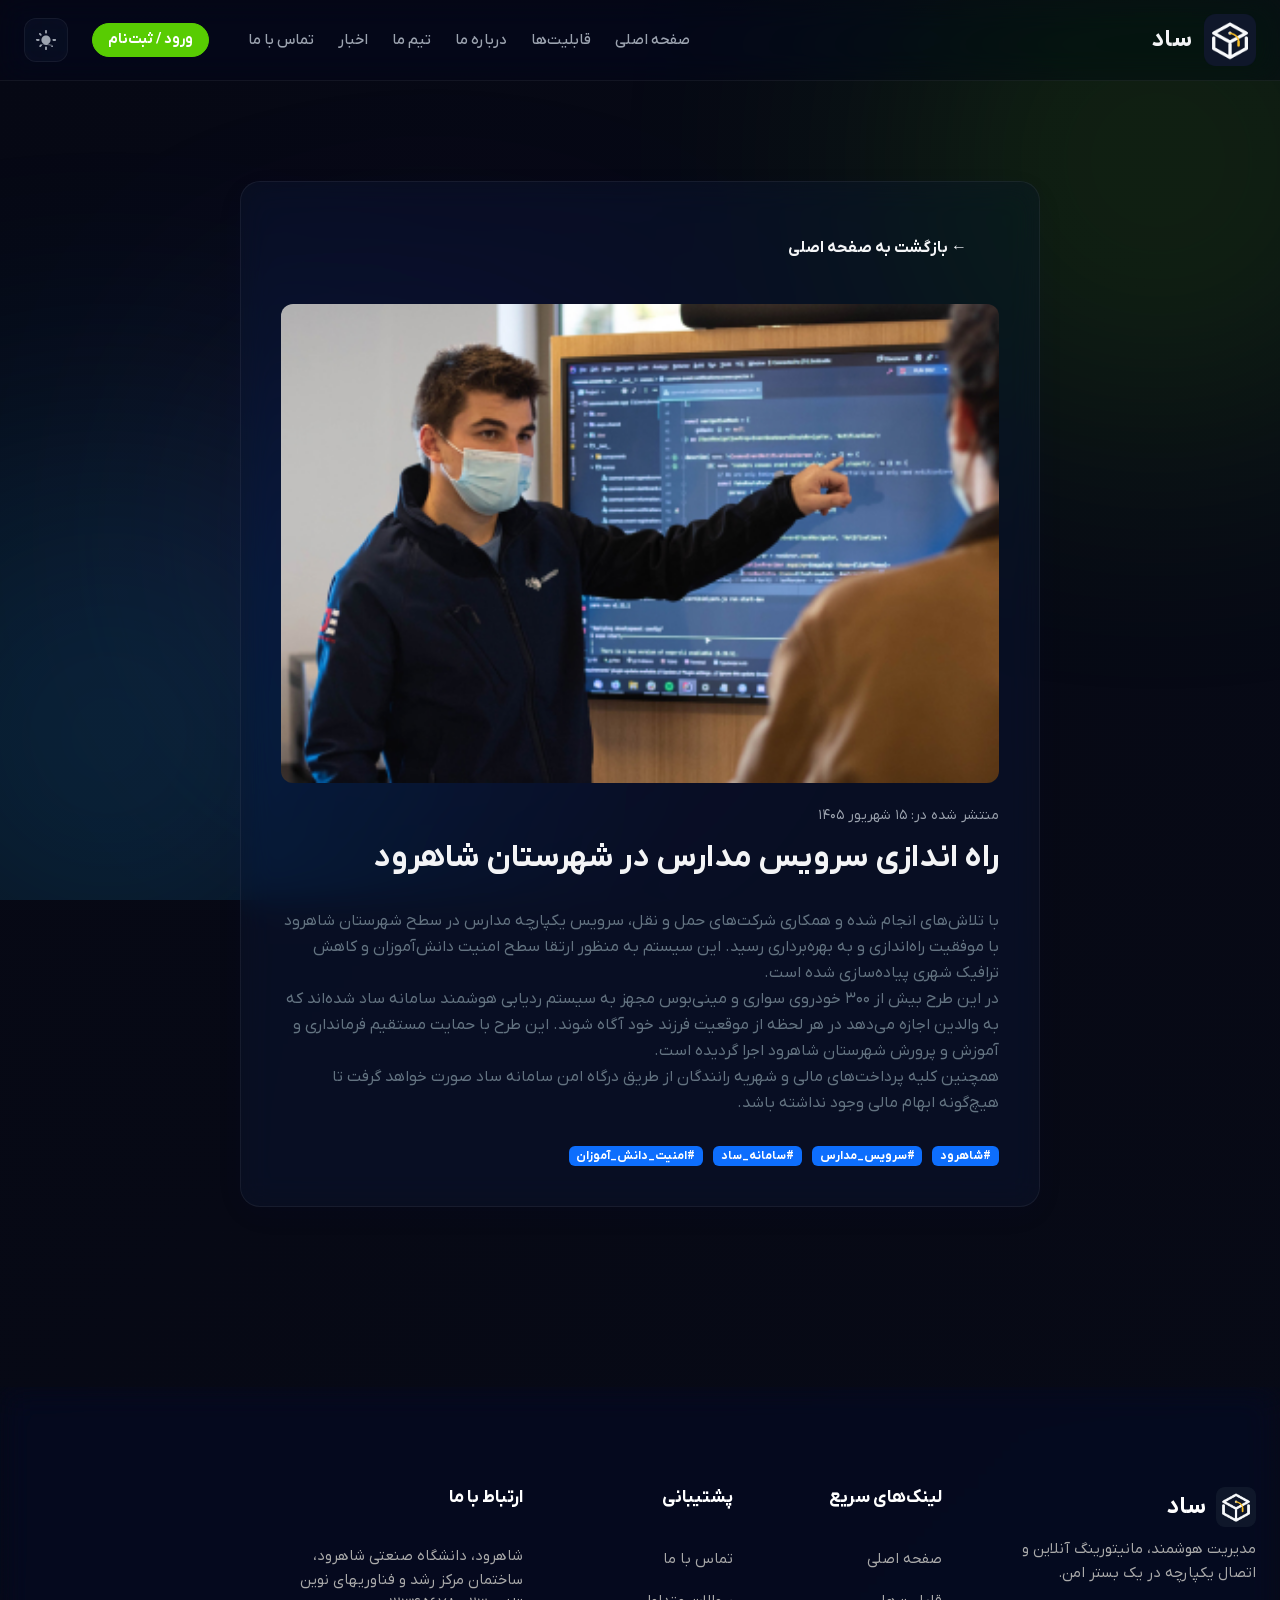
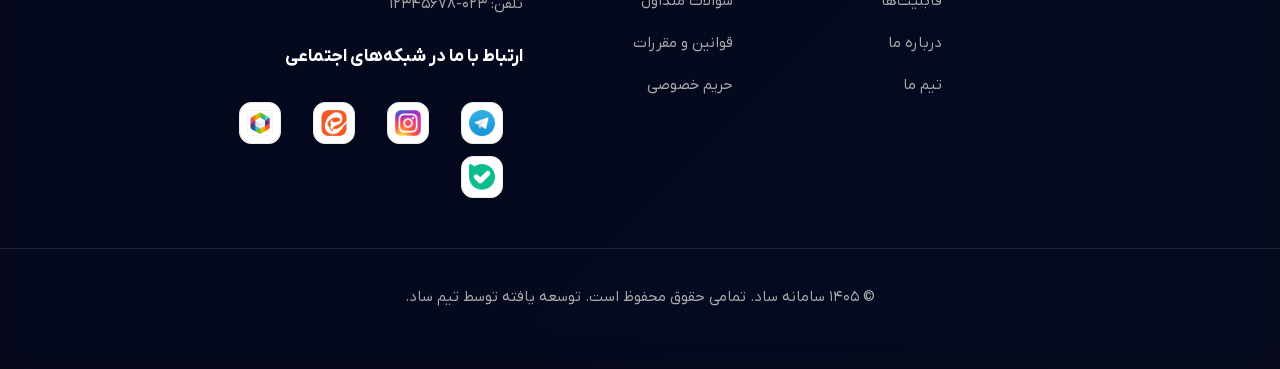
==== commit c304c0db: "update" ====
--- a/blog-1.html
+++ b/blog-1.html
@@ -240,7 +240,7 @@
               <div class="ud-widget">
                 <h5 class="ud-widget-title">ارتباط با ما</h5>
                 <p class="ud-widget-desc">
-                  شاهرود، خیابان اصلی، پلاک ۱<br>
+                  شاهرود، دانشگاه صنعتی شاهرود، ساختمان مرکز رشد و فناوریهای نوین<br>
                   تلفن: ۰۲۳-۱۲۳۴۵۶۷۸
                 </p>
               <div class="ud-widget">
--- a/assets/css/ud-styles.css
+++ b/assets/css/ud-styles.css
@@ -14,7 +14,7 @@
 :root {
   --font: "Inter", sans-serif;
   --body-color: #637381;
-  --heading-color: #212b36;
+  --heading-color: #6b7075;
   --primary-color: #3056d3;
   --white: #ffffff;
 }
@@ -1532,7 +1532,7 @@
   margin-bottom: 12px;
   font-size: 15px;
   line-height: 30px;
-  color: #f3f4fe;
+  color: #323232;
 }
 
 .ud-widget .ud-widget-links a:hover {
--- a/style.css
+++ b/style.css
@@ -68,7 +68,7 @@
     margin: 0;
     padding: 0;
     font-family: 'IRANYekanX', Tahoma, Arial, sans-serif;
-    user-select: none;
+    user-select: text;
 }
 
 body {
@@ -1313,3 +1313,99 @@
         object-fit: cover;
     }
 }
+
+/* Sidebar & Lazy Loading Items for News Details */
+.news-detail-container {
+    padding-top: 100px;
+    padding-bottom: 60px;
+}
+
+.news-sidebar-card {
+    background: var(--card-bg);
+    border: 1px solid var(--border);
+    border-radius: 16px;
+    padding: 20px;
+    margin-bottom: 24px;
+    backdrop-filter: var(--glass-blur);
+    box-shadow: 0 10px 30px rgba(0, 0, 0, 0.1);
+}
+
+.news-sidebar-title {
+    font-size: 18px;
+    font-weight: 700;
+    margin-bottom: 18px;
+    padding-bottom: 10px;
+    border-bottom: 2px solid var(--primary);
+    color: var(--text);
+    display: flex;
+    align-items: center;
+    gap: 8px;
+}
+
+.sidebar-news-item {
+    display: flex;
+    gap: 12px;
+    margin-bottom: 16px;
+    padding-bottom: 14px;
+    border-bottom: 1px dashed var(--border);
+    text-decoration: none;
+    transition: transform 0.2s ease;
+}
+
+.sidebar-news-item:hover {
+    transform: translateX(-4px);
+}
+
+.sidebar-news-item:last-child {
+    margin-bottom: 0;
+    padding-bottom: 0;
+    border-bottom: none;
+}
+
+.sidebar-news-thumb {
+    width: 70px;
+    height: 70px;
+    border-radius: 10px;
+    object-fit: cover;
+    flex-shrink: 0;
+}
+
+.sidebar-news-info {
+    display: flex;
+    flex-direction: column;
+    justify-content: center;
+}
+
+.sidebar-news-info h5 {
+    font-size: 14px;
+    font-weight: 600;
+    line-height: 1.4;
+    color: var(--text);
+    margin-bottom: 6px;
+}
+
+.sidebar-news-info span {
+    font-size: 12px;
+    color: var(--text-muted);
+    display: flex;
+    align-items: center;
+    gap: 10px;
+}
+
+.news-annotation-box {
+    background: rgba(28, 176, 246, 0.08);
+    border-right: 4px solid var(--primary);
+    border-radius: 8px;
+    padding: 16px;
+    margin: 24px 0;
+    font-size: 14px;
+    line-height: 1.7;
+    color: var(--text);
+}
+
+.lazy-load-sentinel {
+    text-align: center;
+    padding: 20px;
+    color: var(--text-muted);
+}
+
